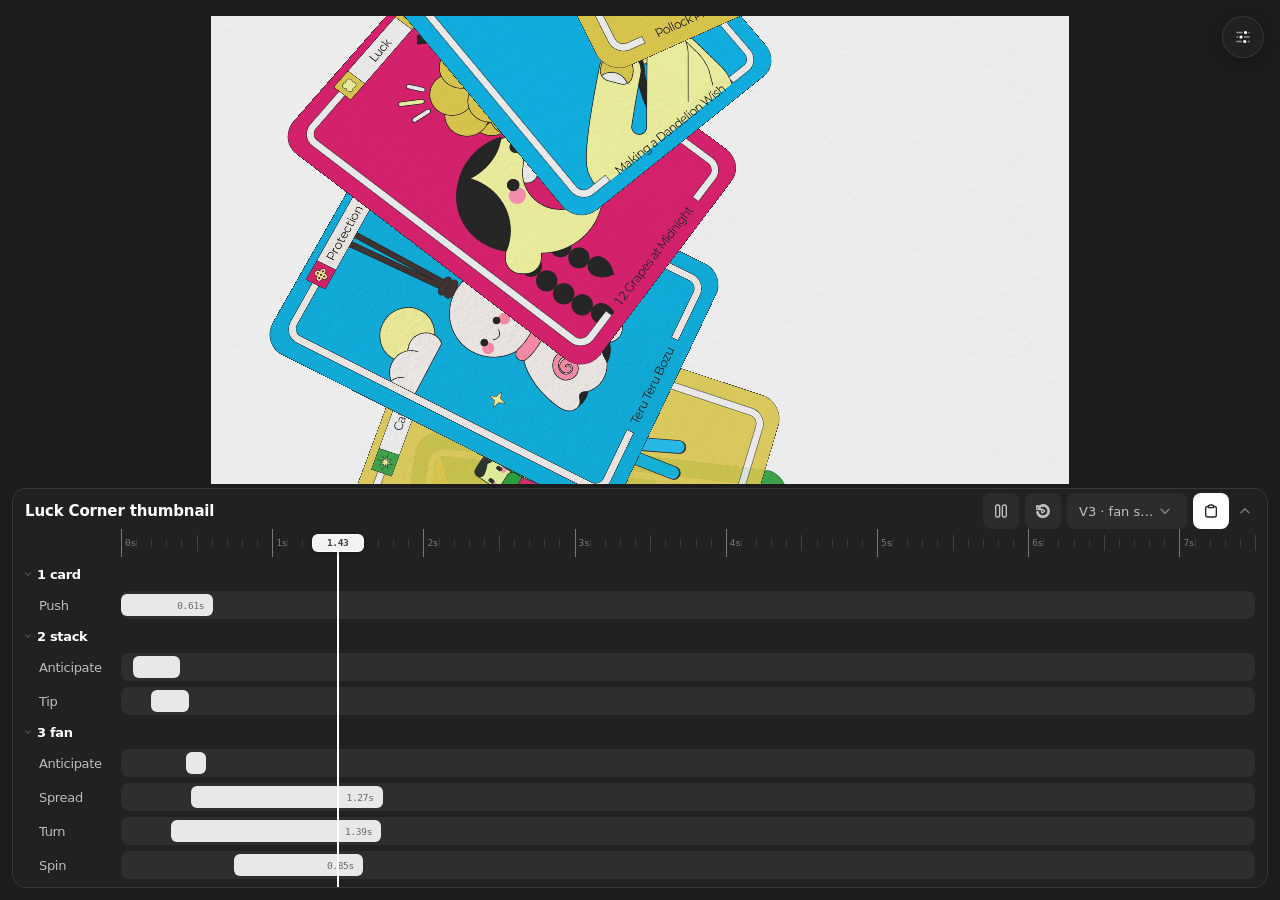
==== projects/luck-corner/index.html @ c2530981 "Library: projects/ with a home page; Luck Corner thumbnail saved as a project - index.html is now th" ====
<!doctype html>
<html lang="en">
<head>
  <meta charset="utf-8">
  <meta name="viewport" content="width=device-width, initial-scale=1">
  <title>Luck Corner · Thumbnail</title>
  <link rel="stylesheet" href="lib/design-system.css?v=12">
  <link rel="stylesheet" href="../../vendor/dialkit/styles.css">
  <link rel="stylesheet" href="thumb.css?v=8">
</head>
<body>
  <!-- The video: 1980 x 1080, every frame drawn by render() in thumb.js from
       the DialKit timeline docked below (drag, stretch and re-curve clips) -->
  <div class="fit" id="fit">
    <div class="frame" id="frame"></div>
  </div>

  <script src="../../vendor/dialkit/browser.global.js"></script>
  <script src="timeline-select.js?v=6"></script>
  <script src="speed-graph.js?v=3"></script>
  <script src="shortcuts.js?v=1"></script>
  <script src="thumb.js?v=73"></script>
</body>
</html>
---- projects/luck-corner/lib/design-system.css ----
/* 행운보관소 design system, from the Figma file (개념디자인):
   - colours: the local "Variable collection", "New" mode
   - type: Paperlogy 4 Regular at -2% tracking, as used throughout the file
   - tag: the "Categories" component set (332:1883)
   Shared by the desktop page and the iPhone prototype. */

@font-face {
  font-family: "Paperlogy";
  src: url("assets/fonts/Paperlogy-4Regular.ttf") format("truetype");
  font-weight: 400;
  font-display: swap;
}
@font-face {
  font-family: "Paperlogy";
  src: url("assets/fonts/Paperlogy-5Medium.ttf") format("truetype");
  font-weight: 500;
  font-display: swap;
}
@font-face {
  font-family: "Paperlogy";
  src: url("assets/fonts/Paperlogy-6SemiBold.ttf") format("truetype");
  font-weight: 600;
  font-display: swap;
}

/* Page titles (Figma 376:5463): Cooper Light BT */
@font-face {
  font-family: "Cooper Lt BT";
  src: url("assets/fonts/CooperLtBT-Regular.ttf") format("truetype");
  font-weight: 400;
  font-display: swap;
}

:root {
  /* Colour variables */
  --yellow-green: #ddca4f;
  --forest-green: #2a9f3a;
  --v2-blue: #11b2e4;
  --light-pink: #fc91b1;
  --hot-pink: #da236f;
  --yellow: #f0f2a1;
  /* Neutrals (Figma: SystemWhite, Neutral100–900, System Black). System
     White is the raised surface (fields, sheets, buttons); Neutral 100 the
     paper every screen sits on */
  --system-white: #fafafa;
  --neutral-100: #f0f0f0;
  --neutral-300: #dbdbdb;  /* disabled buttons' fill */
  --neutral-500: #c4c4c4;  /* outlined buttons' line; the current tab's ring */
  --neutral-700: #878787;
  --neutral-900: #565656;  /* disabled buttons' words */
  --system-black: #272727;

  /* Type */
  --font-display: "Paperlogy", sans-serif;
  --tracking: -0.02em;
  --font-title: "Cooper Lt BT", serif;  /* titles: 3px up on the Paperlogy size, at -3% */
  --tracking-title: -0.03em;

  /* Each category's colour */
  --protection: var(--hot-pink);
  --calm: var(--forest-green);
  --luck: var(--yellow-green);
  --success: var(--v2-blue);
}

/* Category tag: a label between two coloured squares, each holding the
   category's icon. <span class="tag" data-category="protection">…</span>,
   built by categoryTag() in cards.js. */
.tag {
  --tag-h: 33px;
  --tag-stroke: 1px;
  display: inline-flex;
  width: 175.889px;
  height: var(--tag-h);
  color: var(--system-black);
}
.tag--icon {
  flex: none;
  width: var(--tag-h);
  height: var(--tag-h);
  border: var(--tag-stroke) solid var(--system-black);
  background: var(--tag-color) var(--tag-icon) center / auto no-repeat;
}
.tag--icon:last-child { background-image: var(--tag-icon-end, var(--tag-icon)); }
.tag--label {
  flex: 1;
  display: grid;
  place-items: center;
  background: var(--neutral-100);
  border-block: var(--tag-stroke) solid var(--system-black);
  font-family: var(--font-display);
  font-weight: 400;
  font-size: var(--tag-size, 18.515px);
  letter-spacing: var(--tracking);
  line-height: normal;
  white-space: nowrap;
}
/* Longer words are set a size down, as in Figma */
.tag[data-category="protection"] {
  --tag-color: var(--protection);
  --tag-icon: url("assets/system/protection.svg");
  --tag-size: 17px;
}
.tag[data-category="calm"] {
  --tag-color: var(--calm);
  --tag-icon: url("assets/system/calm.svg");
}
.tag[data-category="luck"] {
  --tag-color: var(--luck);
  --tag-icon: url("assets/system/luck.svg?v=2");
}
.tag[data-category="success"] {
  --tag-color: var(--success);
  --tag-icon: url("assets/system/success-left.svg?v=2");
  --tag-icon-end: url("assets/system/success-right.svg?v=2");
  --tag-size: 17.008px;
}

/* A tag carrying a card's name (Figma 341:2493): as wide as the name needs */
.tag--named { width: auto; }
.tag--named .tag--label {
  flex: none;
  padding: 0 18px;
  font-size: 17px;
}
---- vendor/dialkit/styles.css ----
/* Dialkit Theme - Dark glassmorphic design */
.dialkit-root {
  position: relative;

  /* Surfaces */
  --dial-surface: rgba(255, 255, 255, 0.05);
  --dial-surface-hover: rgba(255, 255, 255, 0.1);
  --dial-surface-active: rgba(255, 255, 255, 0.11);
  --dial-surface-subtle: rgba(255, 255, 255, 0.06);

  /* Text hierarchy - 3 levels */
  --dial-text-root: #FFFFFF;   /* Root title */
  --dial-text-section: rgba(255, 255, 255, 0.7); /* Section titles + carets */
  --dial-text-label: rgba(255, 255, 255, 0.7);   /* Input labels */
  --dial-text-focus: #ffffff;

  /* Legacy aliases */
  --dial-text-primary: rgba(255, 255, 255, 0.95);
  --dial-text-secondary: rgba(255, 255, 255, 0.6);
  --dial-text-tertiary: rgba(255, 255, 255, 0.4);

  /* Borders */
  --dial-border: rgba(255, 255, 255, 0.1);
  --dial-border-hover: rgba(255, 255, 255, 0.15);
  --dial-focus-ring: rgba(255, 255, 255, 0.6);

  /* Timeline clips are light by default; light themes add a dark tint so
     their shape stays distinct from the lane without replacing custom hues. */
  --dial-timeline-clip-overlay: transparent;

  /* Glassmorphic panel */
  --dial-glass-bg: #212121;
  --dial-dropdown-bg: #2a2a2a;
  --dial-backdrop-blur: 20px;
  --dial-radius: 8px;
  --dial-row-height: 36px;
  --dial-row-gap: 6px;
  --dial-shadow: 0 8px 32px rgba(0, 0, 0, 0.5);
  --dial-shadow-collapsed: 0 4px 16px rgba(0, 0, 0, 0.25);
  --dial-shadow-dropdown: 0 8px 24px rgba(0, 0, 0, 0.4);

  /* Fonts */
  font-family: system-ui, -apple-system, 'SF Pro Display', sans-serif;
  -webkit-font-smoothing: antialiased;
  -moz-osx-font-smoothing: grayscale;
}

.dialkit-panel {
  position: fixed;
  z-index: 9999;
  max-height: calc(100vh - 32px);
  overflow: visible;
}

/* Inline mode */
.dialkit-root[data-mode="inline"] {
  max-height: 100%;
}

.dialkit-panel[data-mode="inline"] {
  position: static;
  z-index: auto;
  max-height: inherit;
  height: auto;
  overflow: visible;
}

.dialkit-panel-inner {
  box-sizing: border-box;
  background: var(--dial-glass-bg);
  border: 1px solid var(--dial-border);
  border-radius: 14px;
  backdrop-filter: blur(var(--dial-backdrop-blur));
  -webkit-backdrop-filter: blur(var(--dial-backdrop-blur));
  padding: 10px 12px;
  transform: translateZ(0);
  transform-origin: var(--dial-origin-y, top) var(--dial-origin-x, right);
}

.dialkit-panel[data-origin-x="left"] {
  --dial-origin-x: left;
}

.dialkit-panel[data-origin-x="right"] {
  --dial-origin-x: right;
}

.dialkit-panel[data-origin-y="top"] {
  --dial-origin-y: top;
}

.dialkit-panel[data-origin-y="bottom"] {
  --dial-origin-y: bottom;
}

.dialkit-panel[data-position="top-left"] .dialkit-panel-inner {
  max-height: calc(100vh - 80px);
  overflow-y: auto;
}


.dialkit-panel-inner[data-collapsed="true"] {
  transform-origin: center;
  border-radius: 50%;
  padding: 12px;
  box-sizing: border-box;
}

.dialkit-panel-inner[data-collapsed="true"] .dialkit-panel-header {
  padding-bottom: 0;
  margin-bottom: 0;
  border-bottom: none;
}

.dialkit-panel-inner[data-collapsed="true"] .dialkit-folder-title-row {
  display: none;
}

.dialkit-panel-inner[data-collapsed="true"] .dialkit-folder-header-top {
  justify-content: center;
  padding: 0;
}

.dialkit-panel-inner::-webkit-scrollbar {
  display: none;
}

.dialkit-panel-inner {
  -ms-overflow-style: none;
  scrollbar-width: none;
  overflow-anchor: none;
}

.dialkit-panel-inner[data-folding="true"]:not(.dialkit-panel-inline) {
  height: var(--dial-panel-fold-height) !important;
}

/* Put the top inset inside the sticky header so it never scrolls away. */
.dialkit-panel-inner:not([data-collapsed="true"]) {
  padding-top: 0;
}

.dialkit-panel-inner:not([data-collapsed="true"]) > .dialkit-folder-root > .dialkit-panel-header {
  position: sticky;
  top: 0;
  z-index: 3;
  padding-top: 10px;
  background: var(--dial-glass-bg);
}

/* Cover the side gutters too, including when a section pushes its header up. */
.dialkit-panel-inner:not([data-collapsed="true"]) > .dialkit-folder-root > .dialkit-panel-header::before,
.dialkit-folder-section > .dialkit-folder-header::before {
  content: '';
  position: absolute;
  inset: 0 -12px;
  z-index: -1;
  background: var(--dial-glass-bg);
  pointer-events: none;
}

.dialkit-panel-inner:not([data-collapsed="true"]) > .dialkit-folder-root > .dialkit-panel-header .dialkit-panel-icon {
  right: 0;
}

.dialkit-panel-inline {
  width: 100%;
  height: auto;
  max-height: inherit;
  /* Use the host's scroll container so sticky headers also work when embedded. */
  overflow: visible;
  box-shadow: none;
  border-radius: 0;
  border: none;
  box-sizing: border-box;
}

.dialkit-panel[data-mode="inline"] .dialkit-panel-wrapper {
  display: flex;
  flex-direction: column;
  width: 100%;
  max-height: inherit;
  height: auto;
}

/* Position variants */
.dialkit-panel[data-position="top-right"] {
  top: 16px;
  right: 16px;
}

.dialkit-panel[data-position="top-left"] {
  top: 16px;
  left: 16px;
}

.dialkit-panel[data-position="bottom-right"] {
  bottom: 16px;
  right: 16px;
}

.dialkit-panel[data-position="bottom-left"] {
  bottom: 16px;
  left: 16px;
}

/* Folder */
.dialkit-folder {
  padding-bottom: 8px;
  margin-bottom: 8px;
  border-bottom: 1px solid var(--dial-surface-subtle);
}

.dialkit-folder:last-child:not(.dialkit-folder-root) {
  padding-bottom: 0;
  margin-bottom: 0;
}

.dialkit-folder-root {
  padding-bottom: 0;
  margin-bottom: 0;
  border-bottom: none;
}

.dialkit-panel-header {
  padding-bottom: 6px;
  margin-bottom: 12px;
  border-bottom: 1px solid var(--dial-surface-subtle);
}

.dialkit-panel:not([data-mode="inline"]) .dialkit-panel-inner:not([data-collapsed="true"]) > .dialkit-folder-root > .dialkit-panel-header {
  cursor: grab;
}

.dialkit-panel:not([data-mode="inline"]) .dialkit-panel-inner:not([data-collapsed="true"]) > .dialkit-folder-root > .dialkit-panel-header:active {
  cursor: grabbing;
}

.dialkit-panel:not([data-mode="inline"]) .dialkit-panel-inner:not([data-collapsed="true"]) .dialkit-panel-icon {
  color: var(--dial-text-label);
  opacity: 0.6;
}

.dialkit-panel:not([data-mode="inline"]) .dialkit-panel-icon {
  cursor: pointer;
}

.dialkit-folder-header {
  cursor: pointer;
  user-select: none;
}

.dialkit-folder-header-top {
  display: flex;
  align-items: center;
  justify-content: space-between;
  padding: 0 0 8px 0;
}


.dialkit-folder-title {
  font-size: 13px;
  font-weight: 600;
  color: var(--dial-text-section);
  letter-spacing: -0.01em;
  transform: translateY(-0.5px);
  transition: color 0.15s;
}

.dialkit-folder-title-root {
  font-size: 15px;
  font-weight: 600;
  color: var(--dial-text-root);
  transform: translateZ(0);
}

.dialkit-folder-title-row {
  display: flex;
  align-items: center;
  gap: 6px;
  flex: 1;
  white-space: nowrap;
  overflow: hidden;
}

.dialkit-folder-copy {
  display: flex;
  align-items: center;
  justify-content: center;
  width: 20px;
  height: 20px;
  padding: 0;
  background: transparent;
  border: none;
  cursor: pointer;
}

.dialkit-folder-copy svg {
  width: 14px;
  height: 14px;
  color: var(--dial-text-section);
}

.dialkit-folder-icon {
  width: 20px;
  height: 20px;
  padding: 2px;
  box-sizing: border-box;
  flex-shrink: 0;
  color: var(--dial-text-label);
  opacity: 0.6;
}

.dialkit-panel-icon {
  position: absolute;
  top: 12px;
  right: 12px;
  width: 16px;
  height: 16px;
  color: var(--dial-text-focus);
  z-index: 1;
}

.dialkit-folder-content {
  will-change: transform;
}

/* Clip layout overflow as well as paint while a folder folds. A clip-path alone
   leaves its full contents in the outer scroll range until they unmount. */
.dialkit-folder:not(.dialkit-folder-root) > .dialkit-folder-content {
  overflow-y: clip;
}

.dialkit-folder-inner {
  display: flex;
  flex-direction: column;
  gap: var(--dial-row-gap);
  padding-bottom: 10px;
}

/* Non-root folders - top & bottom HR dividers */
.dialkit-folder:not(.dialkit-folder-root) {
  border-top: 1px solid var(--dial-surface-subtle);
  border-bottom: 1px solid var(--dial-surface-subtle);
  margin-top: 4px;
  margin-bottom: 4px;
  padding-bottom: 0;
}

.dialkit-folder:not(.dialkit-folder-root):last-child {
  border-bottom: none;
  margin-bottom: 0;
}

/* Adjacent non-root folders collapse gap and share a single divider */
.dialkit-folder:not(.dialkit-folder-root) + .dialkit-folder:not(.dialkit-folder-root) {
  margin-top: -10px;
  border-top: none;
}

/* Non-root folder header - match row height */
.dialkit-folder:not(.dialkit-folder-root) > .dialkit-folder-header {
  height: var(--dial-row-height);
  padding: 0;
}

.dialkit-folder:not(.dialkit-folder-root) > .dialkit-folder-header > .dialkit-folder-header-top {
  padding: 0;
  height: 100%;
}

/* Root folder inner needs no extra bottom padding */
.dialkit-folder-root > .dialkit-folder-content > .dialkit-folder-inner {
  padding-bottom: 0;
}

/* A sole group that comes first can share the panel header's divider. */
.dialkit-folder-root > .dialkit-folder-content > .dialkit-folder-inner > .dialkit-folder:first-child:not(:has(~ .dialkit-folder)) {
  border-top: none;
  margin-top: 0;
}

.dialkit-panel[data-multiple="true"] .dialkit-panel-inner:not([data-collapsed="true"]) {
  padding: 0 12px;
}

.dialkit-panel[data-multiple="true"] .dialkit-panel-inner:not([data-collapsed="true"]) .dialkit-panel-icon {
  top: 14px;
}

.dialkit-panel[data-multiple="true"] .dialkit-folder-root > .dialkit-panel-header {
  padding-top: 0;
  padding-bottom: 0;
  margin-bottom: 0;
}

.dialkit-panel[data-multiple="true"] .dialkit-folder-root > .dialkit-panel-header > .dialkit-folder-header-top,
.dialkit-panel[data-multiple="true"] .dialkit-folder-root > .dialkit-folder-content > .dialkit-folder-inner > .dialkit-folder > .dialkit-folder-header > .dialkit-folder-header-top {
  height: 44px;
  padding: 0;
}

.dialkit-panel[data-multiple="true"] .dialkit-folder-root > .dialkit-folder-content > .dialkit-folder-inner > .dialkit-folder > .dialkit-folder-header {
  height: auto;
}

.dialkit-panel[data-multiple="true"] .dialkit-folder-root > .dialkit-folder-content > .dialkit-folder-inner {
  gap: 0;
}

.dialkit-panel[data-multiple="true"] .dialkit-folder-root > .dialkit-folder-content > .dialkit-folder-inner > .dialkit-folder {
  margin: 0;
  padding-bottom: 0;
  border-top: 1px solid var(--dial-surface-subtle);
  border-bottom: none;
}

.dialkit-panel[data-multiple="true"] .dialkit-folder-root > .dialkit-folder-content > .dialkit-folder-inner > .dialkit-folder > .dialkit-folder-header .dialkit-folder-title {
  font-size: 15px;
  font-weight: 600;
  line-height: 20px;
  color: var(--dial-text-root);
  transform: translateZ(0);
}

.dialkit-panel[data-multiple="true"] .dialkit-folder-title-root {
  line-height: 20px;
}

.dialkit-panel[data-multiple="true"] .dialkit-folder-root > .dialkit-folder-content > .dialkit-folder-inner > .dialkit-folder:first-child {
  border-top: none;
  margin-top: 0;
}

.dialkit-panel[data-multiple="true"] .dialkit-folder-root > .dialkit-folder-content > .dialkit-folder-inner > .dialkit-folder + .dialkit-folder {
  margin-top: 0;
}

.dialkit-panel[data-multiple="true"] .dialkit-folder-root > .dialkit-folder-content > .dialkit-folder-inner > .dialkit-folder > .dialkit-folder-content > .dialkit-folder-inner {
  padding-top: 0;
  padding-bottom: 12px;
}

/* Only registered panels stick; ordinary folders remain part of the content. */
.dialkit-panel .dialkit-folder.dialkit-folder-section > .dialkit-folder-header {
  position: sticky;
  top: var(--dial-panel-header-height, 0px);
  z-index: 2;
  height: auto;
  background: var(--dial-glass-bg);
}

.dialkit-folder-section {
  --dial-section-header-height: calc(44px + var(--dial-row-height) + 10px);
}

/* Keyboard navigation must reveal controls below both pinned header rows. */
.dialkit-folder-inner :is(button, input, textarea, [tabindex]) {
  scroll-margin-top: calc(var(--dial-panel-header-height, 0px) + var(--dial-section-header-height, 0px) + var(--dial-row-gap));
}

.dialkit-folder.dialkit-folder-section > .dialkit-folder-header > .dialkit-folder-header-top {
  height: var(--dial-row-height);
}

.dialkit-panel-section-toolbar-clip {
  overflow-y: clip;
}

.dialkit-folder-section > .dialkit-folder-header > .dialkit-panel-section-toolbar-clip > .dialkit-panel-section-toolbar {
  padding-top: 4px;
  padding-bottom: var(--dial-row-gap);
  box-sizing: content-box;
}

.dialkit-panel-toolbar:empty,
.dialkit-panel-section-toolbar:empty {
  display: none;
}

/* Content spacing handled by folder-inner gap */


/* Slider */
.dialkit-slider-wrapper {
  position: relative;
  height: var(--dial-row-height);
}

.dialkit-slider {
  position: absolute;
  top: 0;
  left: 0;
  width: 100%;
  height: 100%;
  cursor: pointer;
  user-select: none;
  overflow: hidden;
  background: var(--dial-surface);
  border-radius: var(--dial-radius);
  touch-action: none;
}

.dialkit-slider-hashmarks {
  position: absolute;
  inset: 0;
  pointer-events: none;
}

.dialkit-slider-hashmark {
  position: absolute;
  top: 50%;
  width: 1px;
  height: 8px;
  border-radius: 999px;
  transform: translateX(-50%) translateY(-50%);
  background: rgba(255, 255, 255, 0);
  transition: background 200ms;
}

.dialkit-slider-active .dialkit-slider-hashmark {
  background: var(--dial-border-hover);
}

.dialkit-slider-active .dialkit-slider-value {
  color: var(--dial-text-focus);
}

.dialkit-slider-fill {
  position: absolute;
  top: 0;
  bottom: 0;
  left: 0;
  background: var(--dial-surface-active);
  transition: background 0.15s;
  pointer-events: none;
}

.dialkit-slider-active .dialkit-slider-fill {
  background: var(--dial-border-hover);
}

.dialkit-slider-handle {
  position: absolute;
  top: 50%;
  width: 3px;
  height: 20px;
  border-radius: 999px;
  background: var(--dial-text-primary);
  pointer-events: none;
}

.dialkit-slider-label {
  position: absolute;
  left: 10px;
  top: 50%;
  transform: translateY(calc(-50% - 0.5px));
  font-size: 13px;
  font-weight: 500;
  color: var(--dial-text-label);
  pointer-events: none;
  transition: color 0.15s;
  display: inline-flex;
  align-items: center;
}

.dialkit-slider-value {
  position: absolute;
  right: 12px;
  top: 50%;
  transform: translateY(calc(-50% + 0.5px));
  font-size: 13px;
  font-weight: 500;
  font-family: 'Geist Mono', monospace;
  color: var(--dial-text-label);
  pointer-events: auto;
  transition: color 0.15s, border-color 0.15s;
  border-bottom: 1px solid transparent;
  padding-bottom: 1px;
}

.dialkit-slider-value-editable {
  border-bottom-color: var(--dial-text-label);
}

.dialkit-slider-input {
  position: absolute;
  right: 12px;
  top: 50%;
  transform: translateY(-50%);
  width: 4ch;
  min-width: 3ch;
  max-width: 6ch;
  font-size: 13px;
  font-weight: 500;
  font-family: 'Geist Mono', monospace;
  color: var(--dial-text-label);
  background: transparent;
  border: none;
  border-bottom: 1px solid var(--dial-text-label);
  padding: 0 0 1px 0;
  outline: none;
  text-align: right;
}

.dialkit-slider-input:focus {
  color: var(--dial-text-focus);
}

/* Segmented Control */
.dialkit-segmented {
  position: relative;
  display: flex;
  padding: 2px;
  background: transparent;
  border-radius: var(--dial-radius);
}

.dialkit-segmented-pill {
  position: absolute;
  top: 2px;
  bottom: 2px;
  background: var(--dial-surface-active);
  border-radius: 6px;
  z-index: 0;
  pointer-events: none;
}

.dialkit-segmented-button {
  position: relative;
  z-index: 1;
  flex: 0 0 auto;
  padding: 6px 8px;
  font-family: inherit;
  font-size: 13px;
  font-weight: 500;
  background: transparent;
  border: none;
  cursor: pointer;
  transition: color 0.15s;
}

.dialkit-segmented-button[data-active="true"] {
  color: var(--dial-text-primary);
}

.dialkit-segmented-button[data-active="false"] {
  color: var(--dial-text-label);
}

/* Toggle */
.dialkit-toggle {
  display: flex;
  align-items: center;
  justify-content: space-between;
  padding: 10px 16px;
  background: var(--dial-surface);
  border-radius: var(--dial-radius);
  cursor: pointer;
  user-select: none;
  transition: background 0.15s;
}

.dialkit-toggle:hover {
  background: var(--dial-surface-hover);
}

.dialkit-toggle-label {
  font-size: 13px;
  font-weight: 500;
  color: var(--dial-text-label);
  transition: color 0.15s;
}

.dialkit-toggle[data-checked="true"] .dialkit-toggle-label {
  color: var(--dial-text-primary);
}

.dialkit-toggle-track {
  width: 36px;
  height: 20px;
  border-radius: 10px;
  background: var(--dial-surface-active);
  transition: background 0.2s;
  position: relative;
}

.dialkit-toggle[data-checked="true"] .dialkit-toggle-track {
  background: var(--dial-border-hover);
}

.dialkit-toggle-thumb {
  position: absolute;
  top: 2px;
  width: 16px;
  height: 16px;
  border-radius: 8px;
  background: var(--dial-text-primary);
}

/* Button Group */
.dialkit-button-group {
  display: flex;
  flex-direction: column;
  gap: 6px;
}

.dialkit-button {
  flex: 1;
  padding: 10px 16px;
  font-family: inherit;
  font-size: 13px;
  font-weight: 500;
  color: var(--dial-text-secondary);
  background: var(--dial-surface);
  border: none;
  border-radius: var(--dial-radius);
  cursor: pointer;
  transition: background 0.15s, color 0.15s;
}

.dialkit-button:hover {
  background: var(--dial-surface-hover);
  color: var(--dial-text-primary);
}

.dialkit-button:active {
  background: var(--dial-surface-active);
}

/* Labeled Control Row (label + control side by side) */
.dialkit-labeled-control {
  display: flex;
  align-items: center;
  justify-content: space-between;
  gap: 12px;
  height: var(--dial-row-height);
  padding: 2px 10px 2px 12px;
  background: var(--dial-surface);
  border-radius: var(--dial-radius);
}

.dialkit-labeled-control-label {
  display: flex;
  align-items: center;
  font-size: 13px;
  font-weight: 500;
  color: var(--dial-text-label);
  flex-shrink: 0;
  line-height: 17px;
}

.dialkit-labeled-control .dialkit-segmented {
  flex-shrink: 0;
  margin-right: -6px;
}

.dialkit-action-button {
  width: 160px;
  flex-shrink: 0;
  padding: 10px 16px;
  font-family: inherit;
  font-size: 13px;
  font-weight: 500;
  color: var(--dial-text-secondary);
  background: var(--dial-surface);
  border: none;
  border-radius: var(--dial-radius);
  cursor: pointer;
  transition: background 0.15s, color 0.15s;
}

.dialkit-action-button:hover {
  background: var(--dial-surface-hover);
  color: var(--dial-text-primary);
}

.dialkit-action-button:active {
  background: var(--dial-surface-active);
}

.dialkit-actions-group {
  align-items: flex-start;
}

.dialkit-actions-stack {
  display: flex;
  flex-direction: column;
  gap: 6px;
  width: 160px;
}

/* Spring Visualization */
.dialkit-spring-viz {
  width: 100%;
  border-radius: var(--dial-radius);
  background: var(--dial-surface);
  overflow: visible;
}

.dialkit-easing-viz {
  position: relative;
  width: 100%;
  aspect-ratio: 256 / 180;
  border-radius: var(--dial-radius);
  background: var(--dial-surface);
  overflow: hidden;
  isolation: isolate;
}

.dialkit-easing-viz svg {
  position: absolute;
  inset: 0;
  width: 100%;
  height: 100%;
  pointer-events: none;
}

.dialkit-easing-reference {
  stroke: var(--dial-text-tertiary);
  stroke-width: 1;
  stroke-dasharray: 3 4;
  opacity: 0.4;
}

.dialkit-easing-tangent {
  stroke: var(--dial-text-tertiary);
  stroke-width: 1;
}

.dialkit-easing-curve {
  fill: none;
  stroke: var(--dial-text-primary);
  stroke-width: 2;
  stroke-linecap: round;
}

.dialkit-easing-endpoint {
  fill: var(--dial-text-secondary);
}

.dialkit-easing-handle {
  position: absolute;
  display: grid;
  place-items: center;
  width: 24px;
  height: 24px;
  padding: 0;
  border: 0;
  border-radius: 50%;
  background: transparent;
  transform: translate(-50%, -50%);
  cursor: grab;
  touch-action: none;
  user-select: none;
  -webkit-user-select: none;
}

.dialkit-easing-handle::after {
  content: '';
  width: 10px;
  height: 10px;
  box-sizing: border-box;
  border: 1.5px solid var(--dial-text-secondary);
  border-radius: 50%;
  background: var(--dial-surface);
}

.dialkit-easing-handle:hover::after,
.dialkit-easing-handle:focus-visible::after,
.dialkit-easing-handle[data-dragging]::after {
  border-color: var(--dial-text-primary);
  background: var(--dial-text-primary);
}

.dialkit-easing-handle[data-dragging] {
  cursor: grabbing;
  z-index: 1;
}

.dialkit-easing-handle:disabled {
  pointer-events: none;
}

.dialkit-easing-instructions {
  position: absolute;
  width: 1px;
  height: 1px;
  padding: 0;
  overflow: hidden;
  clip-path: inset(50%);
  white-space: nowrap;
}

/* Panel Wrapper (contains panel + toolbar) */
.dialkit-panel-wrapper {
  display: inline-flex;
  flex-direction: column;
}

/* Panel Toolbar */
.dialkit-panel-toolbar {
  display: flex;
  align-items: center;
  gap: 6px;
  height: var(--dial-row-height);
  margin-bottom: 6px;
  min-width: 0;
  overflow: hidden;
}

.dialkit-panel-section-toolbar {
  display: flex;
  align-items: center;
  gap: 6px;
  width: 100%;
  height: var(--dial-row-height);
  min-width: 0;
  overflow: hidden;
}

.dialkit-toolbar-add {
  display: flex;
  align-items: center;
  justify-content: center;
  width: var(--dial-row-height);
  height: var(--dial-row-height);
  padding: 0;
  flex-shrink: 0;
  background: var(--dial-surface);
  border: none;
  border-radius: var(--dial-radius);
  cursor: pointer;
  transition: background 0.15s;
}

.dialkit-toolbar-add:hover {
  background: var(--dial-surface-hover);
}

.dialkit-timeline-toolbar-toggle[data-active] {
  background: var(--dial-surface-active);
  color: var(--dial-text-root);
}

.dialkit-toolbar-add svg {
  width: 16px;
  height: 16px;
  color: var(--dial-text-label);
}

.dialkit-timeline-toolkit-only {
  height: var(--dial-row-height);
  display: flex;
  align-items: center;
  padding: 0 12px;
  border-radius: var(--dial-radius);
  background: var(--dial-surface-subtle);
  color: var(--dial-text-secondary);
  font-size: 12px;
}

.dialkit-toolbar-copy {
  position: relative;
  display: flex;
  align-items: center;
  gap: 6px;
  height: var(--dial-row-height);
  padding: 0 12px;
  flex-shrink: 0;
  font-family: inherit;
  font-size: 13px;
  font-weight: 500;
  color: var(--dial-text-label);
  background: var(--dial-surface);
  border: none;
  border-radius: var(--dial-radius);
  cursor: pointer;
  transition: background 0.15s;
}

.dialkit-toolbar-copy:hover {
  background: var(--dial-surface-hover);
}

.dialkit-toolbar-copy-icon-wrap {
  position: relative;
  width: 16px;
  height: 16px;
  flex-shrink: 0;
}

.dialkit-toolbar-copy-icon {
  position: absolute;
  inset: 0;
  width: 16px;
  height: 16px;
}

/* Text Control */
.dialkit-text-control {
  position: relative;
  box-sizing: border-box;
  display: flex;
  align-items: flex-start;
  justify-content: space-between;
  gap: 12px;
  height: var(--dial-row-height);
  min-height: var(--dial-row-height);
  /* Hidden overflow still lets caret navigation scroll this animated row. */
  overflow: clip;
  padding: calc((var(--dial-row-height) - 18px) / 2) 12px;
  background: var(--dial-surface);
  border-radius: var(--dial-radius);
}

.dialkit-text-label {
  line-height: 18px;
  font-size: 13px;
  font-weight: 500;
  color: var(--dial-text-label);
  flex-shrink: 0;
}

.dialkit-text-input {
  display: block;
  box-sizing: border-box;
  margin: 0;
  margin-right: calc(-1 * var(--dial-text-gutter, 0px));
  flex: 1;
  width: 0;
  min-width: 0;
  height: 18px;
  line-height: 18px;
  resize: none;
  overflow: hidden;
  overflow-wrap: anywhere;
  overscroll-behavior: contain;
  scrollbar-width: thin;
  scrollbar-gutter: stable;
  scrollbar-color: var(--dial-text-tertiary) transparent;
  font-family: inherit;
  font-size: 13px;
  font-weight: 500;
  color: var(--dial-text-label);
  background: transparent;
  border: none;
  padding: 0;
  outline: none;
  text-align: right;
  cursor: text;
}

.dialkit-text-control[data-autosized] {
  transition: height 180ms cubic-bezier(0.2, 0, 0, 1);
}

.dialkit-text-input::-webkit-scrollbar { width: 6px; }
.dialkit-text-input::-webkit-scrollbar-track { background: transparent; }
.dialkit-text-input::-webkit-scrollbar-thumb {
  background: var(--dial-text-tertiary);
  border-radius: 3px;
}

@media (prefers-reduced-motion: reduce) {
  .dialkit-text-control[data-autosized] { transition: none; }
}

.dialkit-text-input:focus {
  color: var(--dial-text-focus);
}

.dialkit-text-input:focus-visible {
  background-image: linear-gradient(var(--dial-focus-ring), var(--dial-focus-ring));
  background-repeat: no-repeat;
  background-position: 4px bottom;
  background-size: calc(100% - var(--dial-text-gutter, 0px) - 4px) 1px;
}

.dialkit-text-input::placeholder {
  color: var(--dial-text-tertiary);
}

/* Select Control - Full-width row */
.dialkit-select-row {
}

.dialkit-select-trigger {
  display: flex;
  align-items: center;
  justify-content: space-between;
  width: 100%;
  height: var(--dial-row-height);
  padding: 0 12px;
  font-family: inherit;
  font-size: 13px;
  font-weight: 500;
  color: var(--dial-text-label);
  background: var(--dial-surface);
  border: none;
  border-radius: var(--dial-radius);
  cursor: pointer;
  transition: background 0.15s;
}

.dialkit-select-trigger:hover {
  background: var(--dial-surface-hover);
}

.dialkit-select-trigger[data-open="true"] {
  background: var(--dial-surface-active);
}

.dialkit-select-label {
  font-size: 13px;
  font-weight: 500;
  color: var(--dial-text-label);
  flex-shrink: 0;
  transform: translateY(-0.5px);
}

.dialkit-select-right {
  display: flex;
  align-items: center;
  gap: 8px;
}

.dialkit-select-value {
  font-size: 13px;
  font-weight: 500;
  color: var(--dial-text-label);
  transform: translateY(-0.5px);
  overflow: hidden;
  text-overflow: ellipsis;
  white-space: nowrap;
}

.dialkit-select-chevron {
  width: 20px;
  height: 20px;
  padding: 2px;
  box-sizing: border-box;
  flex-shrink: 0;
  opacity: 0.6;
}

/* Select Dropdown (portaled to body) */
.dialkit-select-dropdown {
  margin: 0;
  inset: auto;
  box-sizing: border-box;
  overflow-y: auto;
  overscroll-behavior: contain;
  scrollbar-width: thin;
  scrollbar-color: var(--dial-border-hover) transparent;
  background: var(--dial-glass-bg);
  border: 1px solid var(--dial-border);
  border-radius: var(--dial-radius);
  padding: 4px;
  z-index: 10000;
  box-shadow: var(--dial-shadow-dropdown);
}

.dialkit-select-option {
  min-height: 36px;
  display: block;
  width: 100%;
  padding: 8px 10px;
  font-family: inherit;
  font-size: 13px;
  font-weight: 500;
  color: var(--dial-text-label);
  background: transparent;
  border: none;
  border-radius: 6px;
  cursor: pointer;
  text-align: left;
  transition: background 0.15s, color 0.15s;
}

.dialkit-select-option:hover {
  background: var(--dial-surface-hover);
}

.dialkit-select-option[data-selected="true"] {
  color: var(--dial-text-primary);
  background: var(--dial-surface-active);
}

/* Image selector: shared by React, Solid, Vue, and Svelte. */
.dialkit-image-control {
  display: flex;
  align-items: center;
  gap: 8px;
  width: 100%;
  height: var(--dial-row-height);
  padding: 0 6px 0 12px;
  border: 0;
  border-radius: var(--dial-radius);
  background: var(--dial-surface);
  color: var(--dial-text-label);
  font: 500 13px system-ui, -apple-system, sans-serif;
  text-align: left;
  cursor: pointer;
  transition: background 0.15s, box-shadow 0.15s;
}
.dialkit-image-control:hover { background: var(--dial-surface-hover); }
.dialkit-image-control[data-open="true"] { background: var(--dial-surface-active); box-shadow: inset 0 0 0 1px var(--dial-border-hover); color: var(--dial-text-primary); }
.dialkit-image-label { flex-shrink: 0; }
.dialkit-image-value { flex: 1; min-width: 0; overflow: hidden; text-overflow: ellipsis; white-space: nowrap; text-align: right; color: var(--dial-text-secondary); font-size: 12px; }
.dialkit-image-frame { position: relative; display: block; overflow: hidden; border-radius: var(--dial-radius); background: repeating-conic-gradient(var(--dial-surface) 0% 25%, transparent 0% 50%) 0 / 12px 12px, var(--dial-surface); }
.dialkit-image-img { display: block; width: 100%; height: 100%; object-fit: cover; }
.dialkit-image-fallback { position: absolute; inset: 0; display: grid; place-items: center; color: var(--dial-text-tertiary); }
.dialkit-image-fallback svg { width: 24px; height: 24px; }
.dialkit-image-thumbnail { flex: 0 0 38px; height: 26px; border-radius: 5px; box-shadow: inset 0 0 0 1px var(--dial-border); }
.dialkit-image-thumbnail svg { width: 16px; height: 16px; }
.dialkit-image-popover {
  display: flex;
  flex-direction: column;
  gap: 10px;
  position: fixed;
  margin: 0;
  inset: auto;
  z-index: 10002;
  box-sizing: border-box;
  padding: 12px;
  overflow-y: auto;
  overscroll-behavior: contain;
  scrollbar-width: thin;
  scrollbar-color: var(--dial-border-hover) transparent;
  border: 1px solid var(--dial-border);
  border-radius: 14px;
  background: var(--dial-glass-bg);
  box-shadow: var(--dial-shadow);
  color: var(--dial-text-label);
  font: 500 13px system-ui, -apple-system, sans-serif;
  animation: dialkit-color-enter 0.16s ease-out;
}
.dialkit-image-popover *, .dialkit-image-popover *::before, .dialkit-image-popover *::after { box-sizing: border-box; }
.dialkit-image-popover > * { flex-shrink: 0; }
.dialkit-image-heading { display: flex; align-items: center; justify-content: space-between; gap: 12px; min-width: 0; }
.dialkit-image-title { color: var(--dial-text-primary); }
.dialkit-image-clear { margin: -4px -4px -4px 0; padding: 4px; border: 0; border-radius: 4px; background: none; color: var(--dial-text-tertiary); font: inherit; font-size: 11px; cursor: pointer; }
.dialkit-image-clear:hover { color: var(--dial-text-primary); }
.dialkit-image-grid { display: grid; grid-template-columns: repeat(3, minmax(0, 1fr)); gap: var(--dial-row-gap); }
.dialkit-image-option { position: relative; display: block; width: 100%; padding: 3px; border: 1px solid transparent; border-radius: calc(var(--dial-radius) + 3px); background: transparent; cursor: pointer; transition: border-color 0.15s, background 0.15s; }
.dialkit-image-option-preview { width: 100%; aspect-ratio: 4 / 3; border-radius: calc(var(--dial-radius) - 1px); }
.dialkit-image-option:hover { background: var(--dial-surface-hover); border-color: var(--dial-border-hover); }
.dialkit-image-option[aria-pressed="true"] { border-color: var(--dial-text-label); background: var(--dial-surface-active); }
.dialkit-image-upload { display: flex; flex: none; align-items: center; justify-content: center; gap: 8px; width: 100%; }
.dialkit-image-upload svg { width: 15px; height: 15px; }
.dialkit-image-popover[data-dragging="true"] .dialkit-image-upload { background: var(--dial-surface-hover); color: var(--dial-text-primary); }
.dialkit-image-upload[aria-disabled="true"] { opacity: 0.6; cursor: progress; }
.dialkit-image-empty { padding: 28px 12px; border-radius: var(--dial-radius); background: var(--dial-surface); color: var(--dial-text-tertiary); font-weight: 400; text-align: center; }
.dialkit-image-status { font-size: 11px; font-weight: 400; line-height: 1.5; overflow-wrap: anywhere; }
.dialkit-image-popover [hidden], .dialkit-image-frame [hidden], .dialkit-image-file { display: none; }
@media (prefers-reduced-motion: reduce) { .dialkit-image-popover { animation: none; } }

/* DialPad: a continuous two-axis field, shared across frameworks. */
.dialkit-pad { display: grid; gap: var(--dial-row-gap); min-width: 0; }
.dialkit-pad-caption { display: flex; align-items: center; min-width: 0; height: var(--dial-row-height); padding: 0 12px; border-radius: var(--dial-radius); background: var(--dial-surface); }
.dialkit-pad-label { flex: 1; min-width: 0; color: var(--dial-text-label); font-size: 13px; font-weight: 500; overflow: hidden; text-overflow: ellipsis; white-space: nowrap; }
.dialkit-pad-surface { position: relative; width: 100%; aspect-ratio: 1; overflow: hidden; border-radius: var(--dial-radius); background: var(--dial-surface); cursor: crosshair; touch-action: none; user-select: none; -webkit-user-select: none; }
.dialkit-pad-plane { position: absolute; inset: 12px; pointer-events: none; }
.dialkit-pad-grid { position: absolute; inset: 0; pointer-events: none; }
.dialkit-pad-grid-line { position: absolute; background: var(--dial-border); opacity: 0.65; }
.dialkit-pad-grid-vertical { top: 0; bottom: 0; width: 1px; transform: translateX(-50%); }
.dialkit-pad-grid-horizontal { left: 0; right: 0; height: 1px; transform: translateY(-50%); }
.dialkit-pad-center { position: absolute; top: 50%; left: 50%; width: 3px; height: 3px; border-radius: 50%; background: var(--dial-text-tertiary); transform: translate(-50%, -50%); }
.dialkit-pad-point { position: absolute; width: 12px; height: 12px; border-radius: 50%; background: var(--dial-text-primary); box-shadow: 0 0 0 0 transparent, 0 2px 4px #0003; transform: translate(-50%, -50%); transition: box-shadow 0.15s; pointer-events: auto; cursor: grab; }
.dialkit-pad-surface[data-dragging="true"], .dialkit-pad-surface[data-dragging="true"] .dialkit-pad-point { cursor: grabbing; }
.dialkit-pad-surface[data-dragging="true"] .dialkit-pad-point { box-shadow: 0 0 0 6px var(--dial-border-hover), 0 2px 6px #0003; }
.dialkit-pad-fields { display: grid; grid-template-columns: repeat(3, minmax(0, 1fr)); gap: var(--dial-row-gap); }
.dialkit-pad-field { display: flex; align-items: center; gap: 4px; min-width: 0; height: var(--dial-row-height); padding: 0 12px 0 10px; border-radius: var(--dial-radius); background: var(--dial-surface); }
.dialkit-pad-axis { min-width: 0; max-width: 35%; flex-shrink: 0; overflow: hidden; text-overflow: ellipsis; white-space: nowrap; font-size: 13px; font-weight: 500; color: var(--dial-text-label); }
.dialkit-pad-value { min-width: 0; width: 100%; border: 0; padding: 0 0 1px; background: transparent; color: var(--dial-text-label); text-align: right; font: 500 13px 'Geist Mono', monospace; }
.dialkit-pad-field:focus-within { background: var(--dial-surface-hover); }
.dialkit-pad-value:focus-visible { box-shadow: inset 0 -1px var(--dial-focus-ring); }
.dialkit-pad-value:focus { color: var(--dial-text-focus); }
.dialkit-pad-instructions { position: absolute; width: 1px; height: 1px; padding: 0; margin: -1px; overflow: hidden; clip-path: inset(50%); white-space: nowrap; border: 0; }
@media (prefers-reduced-motion: reduce) { .dialkit-pad-point { transition: none; } }

/* Color Control */
.dialkit-color-control {
  display: flex;
  align-items: center;
  justify-content: space-between;
  gap: 12px;
  height: var(--dial-row-height);
  padding: 0 12px;
  background: var(--dial-surface);
  border-radius: var(--dial-radius);
  transition: background 0.15s, box-shadow 0.15s;
}

.dialkit-color-control[data-open="true"] {
  background: var(--dial-surface-active);
  box-shadow: inset 0 0 0 1px var(--dial-border-hover);
}
.dialkit-color-control[data-open="true"] .dialkit-color-label,
.dialkit-color-control[data-open="true"] .dialkit-color-value { color: var(--dial-text-primary); }

.dialkit-color-label {
  font-size: 13px;
  font-weight: 500;
  color: var(--dial-text-label);
  flex-shrink: 0;
  transform: translateY(-0.5px);
}

.dialkit-color-inputs {
  display: flex;
  align-items: center;
  gap: 8px;
}

/* Color picker: shared by React, Solid, Vue, and Svelte. */
.dialkit-color-inputs { min-width: 0; flex: 1; justify-content: flex-end; }
.dialkit-color-value {
  min-width: 0;
  width: 100%;
  padding: 4px 0;
  border: 0;
  outline: none;
  background: transparent;
  color: var(--dial-text-label);
  font: 500 13px 'Geist Mono', monospace;
  text-align: right;
  text-overflow: ellipsis;
}
.dialkit-color-value:focus { color: var(--dial-text-focus); }
.dialkit-color-swatch {
  flex: 0 0 20px;
  width: 20px;
  height: 20px;
  padding: 0;
  border-radius: 5px;
  border: 1px solid var(--dial-border-hover);
  background: linear-gradient(var(--dial-color), var(--dial-color)), repeating-conic-gradient(#aaa 0% 25%, #eee 0% 50%) 0 / 8px 8px;
  box-shadow: inset 0 0 0 1px rgb(255 255 255 / 8%);
  cursor: pointer;
  transition: transform 0.15s;
}
.dialkit-color-swatch:hover { transform: scale(1.08); }
.dialkit-color-popover {
  display: grid;
  gap: var(--dial-row-gap);
  position: fixed;
  margin: 0;
  inset: auto;
  z-index: 10002;
  box-sizing: border-box;
  padding: 10px;
  overflow-y: auto;
  overscroll-behavior: contain;
  scrollbar-width: thin;
  border: 1px solid var(--dial-border);
  border-radius: 14px;
  background: var(--dial-glass-bg);
  box-shadow: var(--dial-shadow);
  color: var(--dial-text-label);
  animation: dialkit-color-enter 0.16s ease-out;
}
.dialkit-color-popover *, .dialkit-color-popover *::before, .dialkit-color-popover *::after { box-sizing: border-box; }
.dialkit-color-plane { position: relative; height: 160px; border-radius: var(--dial-radius); touch-action: none; cursor: crosshair; user-select: none; }
.dialkit-color-canvas { display: block; width: 100%; height: 100%; border-radius: inherit; }
.dialkit-color-plane::after { content: ''; position: absolute; inset: 0; border-radius: inherit; box-shadow: inset 0 0 0 1px rgb(0 0 0 / 10%); pointer-events: none; }
.dialkit-color-marker { position: absolute; z-index: 1; width: 12px; height: 12px; margin: -6px; border: 2px solid #fff; border-radius: 50%; box-shadow: 0 2px 4px rgb(0 0 0 / 30%); pointer-events: none; }
.dialkit-color-tracks { display: grid; gap: var(--dial-row-gap); }
.dialkit-color-track-row { display: flex; align-items: center; gap: 12px; height: var(--dial-row-height); padding: 0 12px; border-radius: var(--dial-radius); background: var(--dial-surface); font-size: 13px; font-weight: 500; }
.dialkit-color-track-row > span { flex: 0 0 52px; color: var(--dial-text-label); }
.dialkit-color-track {
  -webkit-appearance: none; appearance: none; flex: 1; min-width: 0; height: 100%; padding: 0; margin: 0; border: 0; background: transparent; cursor: pointer; touch-action: none;
}
.dialkit-color-hue {
  --dial-color-thumb-bg: var(--dial-color-thumb);
}
.dialkit-color-opacity {
  --dial-color-track-bg: linear-gradient(to right, transparent, var(--dial-color-opaque)), repeating-conic-gradient(#aaa 0% 25%, #eee 0% 50%) 0 / 8px 8px;
  --dial-color-thumb-bg: linear-gradient(var(--dial-color-thumb), var(--dial-color-thumb)), repeating-conic-gradient(#aaa 0% 25%, #eee 0% 50%) 0 / 8px 8px;
}
.dialkit-color-track::-webkit-slider-runnable-track { height: 16px; border-radius: 4px; background: var(--dial-color-track-bg); }
.dialkit-color-track::-moz-range-track { height: 16px; border: 0; border-radius: 4px; background: var(--dial-color-track-bg); }
.dialkit-color-track::-webkit-slider-thumb { -webkit-appearance: none; box-sizing: border-box; width: 16px; height: 24px; margin-top: -4px; border-radius: 5px; background: var(--dial-color-thumb-bg); background-clip: padding-box; border: 2px solid white; box-shadow: 0 2px 4px rgb(0 0 0 / 30%); }
.dialkit-color-track::-moz-range-thumb { box-sizing: border-box; width: 16px; height: 24px; border-radius: 5px; background: var(--dial-color-thumb-bg); background-clip: padding-box; border: 2px solid white; box-shadow: 0 2px 4px rgb(0 0 0 / 30%); }
/* The same row, buttons, and pill as Enabled, with no label and equal segments. */
.dialkit-color-format-row { padding: 2px; }
.dialkit-color-format-row .dialkit-color-formats { flex: 1; min-width: 0; margin-right: 0; }
.dialkit-color-formats .dialkit-segmented-pill { left: 2px; width: calc((100% - 4px) / 3); transition: transform 0.2s cubic-bezier(0.25, 1, 0.5, 1); }
.dialkit-color-format { flex: 1 1 0; min-width: 0; white-space: nowrap; }
.dialkit-color-format:hover { color: var(--dial-text-primary); }
.dialkit-color-css-input { display: block; width: 100%; height: var(--dial-row-height); padding: 0 12px; border: 0; border-radius: var(--dial-radius); background: var(--dial-surface); outline: none; color: var(--dial-text-label); font: 500 13px 'Geist Mono', monospace; }
.dialkit-color-css-input:focus { color: var(--dial-text-focus); }
.dialkit-color-popover input[aria-invalid="true"], .dialkit-color-value[aria-invalid="true"] { color: #ef7777; }
@keyframes dialkit-color-enter { from { opacity: 0; transform: translateY(3px) scale(0.98); } to { opacity: 1; transform: none; } }
@media (prefers-reduced-motion: reduce) {
  .dialkit-color-popover { animation: none; }
  .dialkit-color-formats .dialkit-segmented-pill { transition: none; }
}

/* Preset Manager */
.dialkit-preset-manager {
  position: relative;
  flex: 1;
}

.dialkit-preset-trigger {
  display: flex;
  align-items: center;
  justify-content: space-between;
  width: 100%;
  height: var(--dial-row-height);
  padding: 0 12px;
  font-family: inherit;
  font-size: 13px;
  font-weight: 500;
  color: var(--dial-text-label);
  background: var(--dial-surface);
  border: none;
  border-radius: var(--dial-radius);
  cursor: pointer;
  transition: background 0.15s;
}

.dialkit-preset-trigger:hover {
  background: var(--dial-surface-hover);
}

.dialkit-preset-trigger[data-disabled="true"] {
  cursor: default;
}

.dialkit-preset-trigger[data-disabled="true"]:hover {
  background: var(--dial-surface);
}

.dialkit-preset-trigger[data-open="true"] {
  background: var(--dial-surface-active);
}

.dialkit-preset-label {
  overflow: hidden;
  text-overflow: ellipsis;
  white-space: nowrap;
}


.dialkit-preset-dropdown {
  margin: 0;
  inset: auto;
  overflow-y: auto;
  overscroll-behavior: contain;
  width: max-content;
  background: var(--dial-dropdown-bg);
  border: 1px solid var(--dial-border);
  border-radius: 12px;
  padding: 4px;
  z-index: 10000;
  box-shadow: var(--dial-shadow-dropdown);
}

.dialkit-preset-list {
  display: flex;
  flex-direction: column;
  gap: 2px;
  margin-bottom: 4px;
  padding-bottom: 4px;
  border-bottom: 1px solid var(--dial-border);
}

.dialkit-preset-item {
  box-sizing: border-box;
  height: 32px;
  display: flex;
  align-items: center;
  justify-content: space-between;
  padding: 0 10px;
  gap: 8px;
  border-radius: 8px;
  cursor: pointer;
  transition: background 0.15s;
}

.dialkit-preset-item + .dialkit-preset-item {
  margin-top: 2px;
}

.dialkit-preset-item:hover {
  background: var(--dial-surface-hover);
}

.dialkit-preset-item[data-active="true"] {
  background: var(--dial-surface-active);
}

.dialkit-preset-name {
  flex: 1;
  min-width: 0;
  padding: 0;
  border: 0;
  border-radius: 4px;
  background: transparent;
  font-family: inherit;
  text-align: left;
  cursor: pointer;
  font-size: 13px;
  font-weight: 500;
  color: var(--dial-text-label);
  overflow: hidden;
  text-overflow: ellipsis;
  white-space: nowrap;
}

.dialkit-preset-item[data-active="true"] .dialkit-preset-name {
  color: var(--dial-text-primary);
}

.dialkit-preset-delete {
  display: flex;
  align-items: center;
  justify-content: center;
  width: 24px;
  height: 24px;
  padding: 0;
  background: transparent;
  border: none;
  cursor: pointer;
  opacity: 0;
  transition: opacity 0.15s;
  flex-shrink: 0;
}

.dialkit-preset-item:hover .dialkit-preset-delete {
  opacity: 0.6;
}

.dialkit-preset-item:focus-within .dialkit-preset-delete { opacity: 0.6; }
.dialkit-preset-item:focus-within { background: var(--dial-surface-hover); }

.dialkit-preset-delete:hover {
  opacity: 1 !important;
}

.dialkit-preset-delete svg {
  transition: color 150ms ease;
  width: 14px;
  height: 14px;
  color: var(--dial-text-focus);
  pointer-events: none;
}

.dialkit-preset-delete:hover svg {
  color: #ff3b30;
}

.dialkit-preset-save-btn {
  display: flex;
  align-items: center;
  justify-content: center;
  gap: 6px;
  width: 100%;
  padding: 8px 10px;
  font-family: inherit;
  font-size: 13px;
  font-weight: 500;
  color: var(--dial-text-label);
  background: transparent;
  border: none;
  border-radius: 6px;
  cursor: pointer;
  transition: background 0.15s, color 0.15s;
}

.dialkit-preset-save-btn:hover {
  background: var(--dial-surface-hover);
  color: var(--dial-text-primary);
}

.dialkit-preset-save-btn svg {
  width: 12px;
  height: 12px;
}

.dialkit-preset-save-row {
  display: flex;
  align-items: center;
  gap: 6px;
  padding: 4px;
}

.dialkit-preset-input {
  flex: 1;
  min-width: 0;
  padding: 6px 8px;
  font-family: inherit;
  font-size: 13px;
  color: var(--dial-text-primary);
  background: var(--dial-surface);
  border: 1px solid var(--dial-border);
  border-radius: 6px;
  outline: none;
}

.dialkit-preset-input:focus {
  border-color: var(--dial-text-label);
}

.dialkit-preset-input::placeholder {
  color: var(--dial-text-tertiary);
}

.dialkit-preset-confirm {
  display: flex;
  align-items: center;
  justify-content: center;
  width: 28px;
  height: 28px;
  padding: 0;
  background: var(--dial-surface);
  border: none;
  border-radius: 6px;
  cursor: pointer;
  transition: background 0.15s;
}

.dialkit-preset-confirm:hover:not(:disabled) {
  background: var(--dial-surface-hover);
}

.dialkit-preset-confirm:disabled {
  opacity: 0.4;
  cursor: not-allowed;
}

.dialkit-preset-confirm svg {
  width: 14px;
  height: 14px;
  color: var(--dial-text-label);
}

/* Shortcut Pill */
.dialkit-shortcut-pill {
  display: inline-block;
  font-size: 10px;
  font-weight: 600;
  font-family: system-ui, -apple-system, sans-serif;
  color: var(--dial-text-tertiary);
  background: var(--dial-surface-subtle);
  padding: 1px 5px;
  border-radius: 4px;
  margin-left: 6px;
  letter-spacing: 0.02em;
  line-height: 16px;
  white-space: nowrap;
  vertical-align: middle;
  transition: color 0.15s, background 0.15s;
}

.dialkit-shortcut-pill-active {
  color: var(--dial-text-primary);
  background: var(--dial-border-hover);
}

/* Shortcuts Menu Trigger */
.dialkit-shortcuts-trigger {
  display: flex;
  align-items: center;
  justify-content: center;
  width: var(--dial-row-height);
  height: var(--dial-row-height);
  padding: 0;
  flex-shrink: 0;
  background: var(--dial-surface);
  border: none;
  border-radius: var(--dial-radius);
  cursor: pointer;
  transition: background 0.15s;
}

.dialkit-shortcuts-trigger:hover {
  background: var(--dial-surface-hover);
}

.dialkit-shortcuts-trigger svg {
  width: 16px;
  height: 16px;
  color: var(--dial-text-label);
}

/* Shortcuts Dropdown */
.dialkit-shortcuts-dropdown {
  background: var(--dial-dropdown-bg);
  border: 1px solid var(--dial-border);
  border-radius: 12px;
  padding: 8px;
  z-index: 10000;
  box-shadow: var(--dial-shadow-dropdown);
  min-width: 200px;
}

.dialkit-shortcuts-title {
  font-size: 11px;
  font-weight: 600;
  color: var(--dial-text-tertiary);
  text-transform: uppercase;
  letter-spacing: 0.05em;
  padding: 4px 8px 8px;
}

.dialkit-shortcuts-list {
  display: flex;
  flex-direction: column;
  gap: 2px;
}

.dialkit-shortcuts-row {
  display: flex;
  align-items: center;
  gap: 10px;
  padding: 6px 8px;
  border-radius: 6px;
}

.dialkit-shortcuts-row-key {
  font-size: 11px;
  font-weight: 600;
  font-family: ui-monospace, 'SF Mono', 'Courier New', monospace;
  color: var(--dial-text-secondary);
  background: var(--dial-surface-subtle);
  padding: 2px 6px;
  border-radius: 4px;
  min-width: 28px;
  text-align: center;
}

.dialkit-shortcuts-row-label {
  flex: 1;
  font-size: 13px;
  font-weight: 500;
  color: var(--dial-text-label);
}

.dialkit-shortcuts-row-mode {
  font-size: 11px;
  font-weight: 500;
  color: var(--dial-text-tertiary);
  font-style: italic;
}

.dialkit-shortcuts-hint {
  font-size: 11px;
  color: var(--dial-text-tertiary);
  padding: 6px 8px 2px;
  border-top: 1px solid var(--dial-border);
  margin-top: 4px;
}

/* ── Light Theme ── */
.dialkit-root[data-theme="light"] {
  --dial-surface: rgba(0, 0, 0, 0.04);
  --dial-surface-hover: rgba(0, 0, 0, 0.08);
  --dial-surface-active: rgba(0, 0, 0, 0.1);
  --dial-surface-subtle: rgba(0, 0, 0, 0.06);

  --dial-text-root: #000000;
  --dial-text-section: rgba(0, 0, 0, 0.65);
  --dial-text-label: rgba(0, 0, 0, 0.6);
  --dial-text-focus: #000000;

  --dial-text-primary: rgba(0, 0, 0, 0.9);
  --dial-text-secondary: rgba(0, 0, 0, 0.55);
  --dial-text-tertiary: rgba(0, 0, 0, 0.35);

  --dial-border: rgba(0, 0, 0, 0.1);
  --dial-border-hover: rgba(0, 0, 0, 0.15);
  --dial-focus-ring: rgba(0, 0, 0, 0.55);

  --dial-timeline-clip-overlay: rgba(0, 0, 0, 0.28);

  --dial-glass-bg: #fafafa;
  --dial-dropdown-bg: #ffffff;
  --dial-shadow: 0 4px 20px rgba(0, 0, 0, 0.08);
  --dial-shadow-collapsed: 0 2px 10px rgba(0, 0, 0, 0.06);
  --dial-shadow-dropdown: 0 4px 16px rgba(0, 0, 0, 0.08);
}

/* Light mode: SVG visualization overrides */
.dialkit-root[data-theme="light"] .dialkit-spring-viz line {
  stroke: rgba(0, 0, 0, 0.08);
}

.dialkit-root[data-theme="light"] .dialkit-spring-viz line[stroke-dasharray] {
  stroke: rgba(0, 0, 0, 0.15);
}

.dialkit-root[data-theme="light"] .dialkit-spring-viz path {
  stroke: rgba(0, 0, 0, 0.5);
}

/* Light mode: toggle thumb needs shadow for definition */
.dialkit-root[data-theme="light"] .dialkit-toggle-thumb {
  box-shadow: 0 0 0 1px rgba(0, 0, 0, 0.06), 0 1px 2px rgba(0, 0, 0, 0.08);
}

/* ── System preference: light ── */
@media (prefers-color-scheme: light) {
  .dialkit-root[data-theme="system"] {
    --dial-surface: rgba(0, 0, 0, 0.04);
    --dial-surface-hover: rgba(0, 0, 0, 0.08);
    --dial-surface-active: rgba(0, 0, 0, 0.1);
    --dial-surface-subtle: rgba(0, 0, 0, 0.06);

    --dial-text-root: #000000;
    --dial-text-section: rgba(0, 0, 0, 0.65);
    --dial-text-label: rgba(0, 0, 0, 0.6);
    --dial-text-focus: #000000;

    --dial-text-primary: rgba(0, 0, 0, 0.9);
    --dial-text-secondary: rgba(0, 0, 0, 0.55);
    --dial-text-tertiary: rgba(0, 0, 0, 0.35);

    --dial-border: rgba(0, 0, 0, 0.1);
    --dial-border-hover: rgba(0, 0, 0, 0.15);
    --dial-focus-ring: rgba(0, 0, 0, 0.55);

    --dial-timeline-clip-overlay: rgba(0, 0, 0, 0.28);

    --dial-glass-bg: #fafafa;
    --dial-dropdown-bg: #ffffff;
    --dial-shadow: 0 4px 20px rgba(0, 0, 0, 0.08);
    --dial-shadow-collapsed: 0 2px 10px rgba(0, 0, 0, 0.06);
    --dial-shadow-dropdown: 0 4px 16px rgba(0, 0, 0, 0.08);
  }

  .dialkit-root[data-theme="system"] .dialkit-spring-viz line {
    stroke: rgba(0, 0, 0, 0.08);
  }

  .dialkit-root[data-theme="system"] .dialkit-spring-viz line[stroke-dasharray] {
    stroke: rgba(0, 0, 0, 0.15);
  }

  .dialkit-root[data-theme="system"] .dialkit-spring-viz path {
    stroke: rgba(0, 0, 0, 0.5);
  }

  .dialkit-root[data-theme="system"] .dialkit-toggle-thumb {
    box-shadow: 0 0 0 1px rgba(0, 0, 0, 0.06), 0 1px 2px rgba(0, 0, 0, 0.08);
  }

}

/* ── Timeline dock ── */
.dialkit-timeline {
  position: fixed;
  left: 12px;
  right: 12px;
  bottom: 12px;
  z-index: 9998;
}

.dialkit-timeline[hidden] {
  display: none;
}

.dialkit-timeline-dock {
  position: relative;
  box-sizing: border-box;
  background: var(--dial-glass-bg);
  border: 1px solid var(--dial-border);
  border-radius: 14px;
  backdrop-filter: blur(var(--dial-backdrop-blur));
  -webkit-backdrop-filter: blur(var(--dial-backdrop-blur));
  padding: 0 12px 10px;
  display: flex;
  flex-direction: column;
  gap: 10px;
  overflow-x: hidden;
  overflow-y: auto;
  overscroll-behavior: contain;
  scrollbar-width: thin;
  scrollbar-color: var(--dial-text-tertiary) transparent;
}

.dialkit-timeline-resize-handle {
  position: absolute;
  top: -4px;
  left: 0;
  right: 0;
  z-index: 9;
  height: 10px;
  cursor: ns-resize;
  touch-action: none;
}

.dialkit-timeline-dock::-webkit-scrollbar {
  width: 8px;
}

.dialkit-timeline-dock::-webkit-scrollbar-track {
  background: transparent;
}

.dialkit-timeline-dock::-webkit-scrollbar-thumb {
  border-radius: 999px;
  background: var(--dial-text-tertiary);
}

.dialkit-timeline-section {
  --dial-timeline-label-w: 96px;
  --dial-timeline-actions-w: 284px;
  --dial-timeline-header-h: calc(var(--dial-row-height) + 4px);
}

.dialkit-timeline-section + .dialkit-timeline-section {
  border-top: 1px solid var(--dial-border);
  padding-top: 10px;
}

.dialkit-timeline-header {
  display: grid;
  grid-template-columns: auto minmax(100px, 1fr) auto;
  align-items: center;
  gap: 12px;
  position: sticky;
  top: 0;
  z-index: 7;
  box-sizing: border-box;
  height: var(--dial-timeline-header-h);
  padding: 4px 0 0;
  margin: 0;
  background: var(--dial-glass-bg);
  backdrop-filter: blur(var(--dial-backdrop-blur));
  -webkit-backdrop-filter: blur(var(--dial-backdrop-blur));
}

.dialkit-timeline-header[data-open] {
  grid-template-columns: minmax(0, 1fr) auto;
  gap: 12px;
}

.dialkit-timeline-header:not([data-open]) {
  grid-template-columns: var(--dial-timeline-label-w) minmax(0, 1fr) auto;
  gap: 0;
}

.dialkit-timeline-header:not([data-open]) .dialkit-timeline-identity {
  width: var(--dial-timeline-label-w);
  box-sizing: border-box;
  padding-right: 10px;
  overflow: hidden;
}

.dialkit-timeline-header:not([data-open]) .dialkit-timeline-title {
  overflow: hidden;
  text-overflow: ellipsis;
}

.dialkit-timeline-header:not([data-open]) .dialkit-timeline-overview {
  margin-right: 12px;
}

.dialkit-timeline-identity {
  min-width: 0;
  display: flex;
  align-items: center;
  gap: 10px;
}

.dialkit-timeline-title {
  display: block;
  min-width: 0;
  font-size: 15px;
  font-weight: 600;
  color: var(--dial-text-root);
  letter-spacing: -0.01em;
  white-space: nowrap;
}

.dialkit-timeline-header[data-open] .dialkit-timeline-identity {
  width: 100%;
  overflow: hidden;
}

.dialkit-timeline-header[data-open] .dialkit-timeline-title {
  display: inline-block;
  flex: 0 1 auto;
  width: fit-content;
  max-width: 100%;
  overflow: hidden;
  text-overflow: ellipsis;
}

.dialkit-timeline-time {
  font-family: 'Geist Mono', ui-monospace, monospace;
  font-size: 13px;
  font-weight: 500;
  font-variant-numeric: tabular-nums;
  color: var(--dial-text-label);
  white-space: nowrap;
}

.dialkit-timeline-overview {
  position: relative;
  min-width: 60px;
  height: 12px;
  border-radius: 999px;
  background: var(--dial-surface-subtle);
  overflow: hidden;
  cursor: col-resize;
  touch-action: none;
  user-select: none;
  -webkit-user-select: none;
}

.dialkit-timeline-overview-viewport {
  position: absolute;
  inset-block: 0;
  border-radius: inherit;
  pointer-events: none;
}

.dialkit-timeline-overview-viewport[data-zoomed] {
  background: color-mix(in srgb, var(--dial-text-tertiary) 18%, transparent);
  box-shadow: inset 0 0 0 1px var(--dial-border);
}

.dialkit-timeline-overview-progress {
  position: absolute;
  inset: 0 auto 0 0;
  border-radius: 999px 0 0 999px;
  background: var(--dial-text-tertiary);
  opacity: 0.35;
  pointer-events: none;
}

.dialkit-timeline-overview-playhead {
  position: absolute;
  top: 0;
  bottom: 0;
  width: 2px;
  border-radius: 2px;
  background: var(--dial-text-root);
  transform: translateX(-1px);
  pointer-events: none;
}

.dialkit-timeline-actions {
  display: flex;
  align-items: center;
  gap: 6px;
}

.dialkit-timeline-header[data-open] .dialkit-timeline-actions {
  width: auto;
  box-sizing: border-box;
  justify-content: flex-end;
  padding-left: 0;
}

.dialkit-timeline-actions .dialkit-preset-manager {
  flex: 0 0 120px;
  width: 120px;
}

.dialkit-timeline-chevron {
  background: none;
  border: none;
  width: 20px;
  height: var(--dial-row-height);
  padding: 2px;
  cursor: pointer;
  color: var(--dial-text-label);
  opacity: 0.6;
  display: flex;
  align-items: center;
  justify-content: center;
  transition: opacity 0.15s;
}

.dialkit-timeline-chevron:hover {
  opacity: 1;
}

.dialkit-timeline-chevron svg {
  width: 16px;
  height: 16px;
  transition: transform 0.18s ease;
}

.dialkit-timeline-chevron[data-open="true"] svg {
  transform: rotate(180deg);
}

.dialkit-timeline-body {
  margin-top: 0;
  overflow: visible;
}

.dialkit-timeline-scroll-row {
  position: sticky;
  bottom: -10px;
  z-index: 6;
  display: grid;
  grid-template-columns: var(--dial-timeline-label-w) minmax(0, 1fr);
  margin-top: 6px;
  margin-bottom: -10px;
  padding: 4px 0 10px;
  background: var(--dial-glass-bg);
  backdrop-filter: blur(var(--dial-backdrop-blur));
  -webkit-backdrop-filter: blur(var(--dial-backdrop-blur));
}

.dialkit-timeline-horizontal-scroll {
  min-width: 0;
  height: 10px;
  overflow-x: auto;
  overflow-y: hidden;
  scrollbar-width: thin;
  scrollbar-color: var(--dial-text-tertiary) transparent;
  overscroll-behavior-x: contain;
}

.dialkit-timeline-horizontal-scroll > div {
  height: 1px;
}

.dialkit-timeline-horizontal-scroll::-webkit-scrollbar {
  height: 8px;
}

.dialkit-timeline-horizontal-scroll::-webkit-scrollbar-track {
  background: transparent;
}

.dialkit-timeline-horizontal-scroll::-webkit-scrollbar-thumb {
  border-radius: 999px;
  background: var(--dial-text-tertiary);
}

.dialkit-timeline-grid {
  position: relative;
  display: flex;
  flex-direction: column;
  gap: 6px;
}

.dialkit-timeline-row {
  display: grid;
  grid-template-columns: var(--dial-timeline-label-w) minmax(0, 1fr);
  align-items: stretch;
}

.dialkit-timeline-label {
  flex: 0 0 var(--dial-timeline-label-w);
  box-sizing: border-box; /* indent padding must not widen the column — every lane starts at the same x */
  display: flex;
  align-items: center;
  gap: 4px;
  font-size: 13px;
  font-weight: 500;
  color: var(--dial-text-label);
  padding-right: 10px;
  overflow: hidden;
  text-overflow: ellipsis;
  white-space: nowrap;
  user-select: none;
  -webkit-user-select: none;
}

.dialkit-timeline-ruler {
  position: relative;
  min-width: 0;
  height: 28px;
  cursor: col-resize;
  touch-action: none;
  overflow: visible;
  user-select: none;
  -webkit-user-select: none;
  z-index: 5;
}

.dialkit-timeline-ruler-row {
  position: sticky;
  top: var(--dial-timeline-header-h);
  z-index: 6;
  height: 28px;
  background: var(--dial-glass-bg);
  backdrop-filter: blur(var(--dial-backdrop-blur));
  -webkit-backdrop-filter: blur(var(--dial-backdrop-blur));
}

.dialkit-timeline-tick {
  position: absolute;
  top: 50%;
  width: 1px;
  height: 100%;
  background: var(--dial-text-tertiary);
  transform: translateY(-50%);
  pointer-events: none;
}

.dialkit-timeline-tick-medium {
  height: 16px;
  background: var(--dial-border-hover);
}

.dialkit-timeline-tick-fine {
  height: 8px;
  background: var(--dial-border);
}

.dialkit-timeline-tick-label {
  position: absolute;
  top: 50%;
  left: 4px;
  display: flex;
  align-items: center;
  height: 18px;
  transform: translateY(-50%);
  font-family: 'Geist Mono', ui-monospace, monospace;
  font-size: 9.5px;
  line-height: 18px;
  font-variant-numeric: tabular-nums;
  color: var(--dial-text-tertiary);
  white-space: nowrap;
}

.dialkit-timeline-row {
  height: 28px;
}

/* ── Layer groups ── */

.dialkit-timeline-group-row {
  height: 22px;
}

.dialkit-timeline-group-row .dialkit-timeline-label {
  gap: 4px;
  font-weight: 600;
  color: var(--dial-text-root);
}

.dialkit-timeline-group-row .dialkit-timeline-lane {
  background: none;
}

.dialkit-timeline-group-toggle {
  display: flex;
  align-items: center;
  justify-content: center;
  background: none;
  border: none;
  padding: 0;
  margin-left: -2px;
  cursor: pointer;
  color: var(--dial-text-tertiary);
}

.dialkit-timeline-group-toggle svg {
  width: 10px;
  height: 10px;
  transform: rotate(-90deg);
  transition: transform 0.15s ease;
}

.dialkit-timeline-group-toggle[data-open="true"] svg {
  transform: rotate(0deg);
}

.dialkit-timeline-row[data-grouped] .dialkit-timeline-label {
  padding-left: 14px;
}

.dialkit-timeline-lane {
  position: relative;
  flex: 1;
  background: var(--dial-surface-subtle);
  border-radius: 8px;
  overflow: hidden;
}

.dialkit-timeline-clip {
  position: absolute;
  top: 3px;
  bottom: 3px;
  border-radius: 6px;
  display: flex;
  align-items: center;
  justify-content: flex-end;
  padding: 0 9px;
  cursor: grab;
  user-select: none;
  -webkit-user-select: none;
  touch-action: none;
  box-sizing: border-box;
  overflow: hidden;
  z-index: 1;
  box-shadow: inset 0 0 0 999px var(--dial-timeline-clip-overlay);
}

.dialkit-timeline-clip-ghost {
  position: absolute;
  top: 4px;
  bottom: 4px;
  display: flex;
  border-radius: 5px;
  box-sizing: border-box;
  overflow: hidden;
  opacity: 0.18;
  pointer-events: none;
  user-select: none;
  -webkit-user-select: none;
}

.dialkit-timeline-clip-ghost-segment {
  height: 100%;
  flex-shrink: 0;
  box-sizing: border-box;
}

.dialkit-timeline-clip-ghost-segment + .dialkit-timeline-clip-ghost-segment {
  box-shadow: inset 1px 0 0 rgba(0, 0, 0, 0.5);
}

.dialkit-timeline-loop-infinity {
  position: absolute;
  top: 50%;
  right: 7px;
  z-index: 2;
  color: var(--dial-text-tertiary);
  font-family: 'Geist Mono', ui-monospace, monospace;
  font-size: 13px;
  font-weight: 600;
  line-height: 1;
  transform: translateY(-50%);
  pointer-events: none;
  user-select: none;
  -webkit-user-select: none;
}

.dialkit-timeline-clip[data-dragging] {
  cursor: grabbing;
}

.dialkit-timeline-clip[data-selected] {
  box-shadow:
    0 0 0 2px var(--dial-text-root),
    inset 0 0 0 999px var(--dial-timeline-clip-overlay);
}

.dialkit-timeline-clip-duration {
  font-family: 'Geist Mono', ui-monospace, monospace;
  font-size: 9.5px;
  font-variant-numeric: tabular-nums;
  color: rgba(0, 0, 0, 0.55);
  white-space: nowrap;
  pointer-events: none;
}

/* ── Sequence segments ──
   A steps clip is one bar sliced into legs; boundaries between legs are
   drag handles that retime the leg to their left. */

.dialkit-timeline-clip[data-steps] {
  padding: 0;
  justify-content: flex-start;
}

.dialkit-timeline-clip-segment {
  position: relative;
  height: 100%;
  flex-shrink: 0;
  display: flex;
  align-items: center;
  justify-content: flex-end;
  padding: 0 8px;
  box-sizing: border-box;
  overflow: hidden;
}

.dialkit-timeline-clip-segment + .dialkit-timeline-clip-segment {
  box-shadow: inset 1.5px 0 0 rgba(0, 0, 0, 0.25);
}

.dialkit-timeline-clip-segment:hover {
  background: rgba(0, 0, 0, 0.06);
}

.dialkit-timeline-clip-segment[data-selected] {
  background: rgba(0, 0, 0, 0.12);
}

/* ── Property tracks ──
   A props clip's row is a read-only composite — click to expand. Each
   property expands into a full track row: a complete clip bar whose
   position is the track's delay. */

.dialkit-timeline-clip[data-composite] {
  cursor: pointer;
}

.dialkit-timeline-track-row .dialkit-timeline-label {
  font-size: 13px;
  color: var(--dial-text-tertiary);
  padding-left: 26px;
}

.dialkit-timeline-track-row[data-grouped] .dialkit-timeline-label {
  padding-left: 32px;
}

.dialkit-timeline-clip-handle {
  position: absolute;
  top: 0;
  bottom: 0;
  width: 8px;
  cursor: ew-resize;
}

.dialkit-timeline-clip-handle[data-edge="start"] {
  left: 0;
}

.dialkit-timeline-clip-handle[data-edge="end"] {
  right: 0;
}

.dialkit-timeline-playhead-control {
  position: absolute;
  top: 0;
  bottom: 0;
  width: 12px;
  margin-left: -6px;
  cursor: ew-resize;
  touch-action: none;
}

.dialkit-timeline-playhead-anchor {
  position: sticky;
  top: calc(var(--dial-timeline-header-h) + 14px);
  z-index: 8;
  width: 0;
  height: 0;
  margin-left: 6px;
}

.dialkit-timeline-playhead-anchor::before {
  content: '';
  position: absolute;
  top: 0;
  left: -1px;
  width: 2px;
  height: 15px;
  background: var(--dial-text-root);
  pointer-events: none;
}

.dialkit-timeline-playhead-flag {
  position: absolute;
  top: 0;
  left: calc(var(--dial-timeline-playhead-flag-offset, 0px) - 26px);
  z-index: 1;
  width: 52px;
  height: 18px;
  padding: 0 7px;
  box-sizing: border-box;
  border: 1px solid rgba(255, 255, 255, 0.75);
  border-radius: 6px;
  background: #f3f3f3;
  color: #414141;
  font-family: 'Geist Mono', ui-monospace, monospace;
  font-size: 9.5px;
  font-weight: 600;
  font-variant-numeric: tabular-nums;
  font-feature-settings: 'tnum' 1;
  line-height: 16px;
  text-align: center;
  white-space: nowrap;
  transform: translateY(-50%);
  box-shadow: 0 1px 4px rgba(0, 0, 0, 0.28);
  transition: top 0.12s ease;
}

.dialkit-timeline-playhead-stem {
  position: absolute;
  top: 27px;
  bottom: 0;
  left: 5px;
  z-index: 5;
  width: 2px;
  background: var(--dial-text-root);
  pointer-events: none;
}

/* ── Timeline clip popover ── */
.dialkit-timeline-popover {
  position: fixed;
  z-index: 10000;
  background: var(--dial-glass-bg);
  border: 1px solid var(--dial-border);
  border-radius: 14px;
  backdrop-filter: blur(var(--dial-backdrop-blur));
  -webkit-backdrop-filter: blur(var(--dial-backdrop-blur));
  box-shadow: var(--dial-shadow);
  padding: 10px 12px;
  box-sizing: border-box;
  max-height: 60vh;
  overflow-y: auto;
  scrollbar-width: none;
  -ms-overflow-style: none;
}

.dialkit-timeline-popover::-webkit-scrollbar {
  display: none;
}

.dialkit-timeline-popover-header {
  display: flex;
  align-items: center;
  gap: 8px;
  padding: 2px 2px 8px;
  margin-bottom: 6px;
  border-bottom: 1px solid var(--dial-border);
}

.dialkit-timeline-popover-title {
  font-size: 15px;
  font-weight: 600;
  color: var(--dial-text-root);
  letter-spacing: -0.01em;
}

.dialkit-timeline-popover-close {
  width: 24px;
  height: 24px;
  margin-left: auto;
  padding: 5px;
  display: flex;
  align-items: center;
  justify-content: center;
  border: none;
  border-radius: 6px;
  background: none;
  color: var(--dial-text-tertiary);
  cursor: pointer;
}

.dialkit-timeline-popover-close:hover {
  color: var(--dial-text-root);
  background: var(--dial-surface-hover);
}

.dialkit-timeline-popover-close svg {
  width: 14px;
  height: 14px;
}

.dialkit-timeline-popover-body {
  display: flex;
  flex-direction: column;
  gap: 6px;
}

.dialkit-timeline-popover-body > .dialkit-folder:first-child {
  margin-top: 0;
  border-top: none;
}

@media (max-width: 720px) {
  .dialkit-timeline-dock {
    padding: 0 10px 10px;
  }

  .dialkit-timeline-header {
    grid-template-columns: auto minmax(40px, 1fr) auto;
    gap: 8px;
  }

  .dialkit-timeline-section {
    --dial-timeline-label-w: 76px;
    --dial-timeline-actions-w: 270px;
  }

  .dialkit-timeline-identity {
    overflow: hidden;
    gap: 7px;
  }

  .dialkit-timeline-title {
    font-size: 13px;
    overflow: hidden;
    text-overflow: ellipsis;
  }

  .dialkit-timeline-time {
    font-size: 11px;
  }

  .dialkit-timeline-overview {
    height: 12px;
  }

  .dialkit-timeline-actions {
    min-width: 0;
  }

  .dialkit-timeline-actions .dialkit-preset-manager {
    flex-basis: 100px;
    width: 100px;
  }

  .dialkit-timeline-chevron {
    width: 26px;
    height: 28px;
    justify-content: center;
    padding: 0;
  }

  .dialkit-timeline-grid {
    min-width: 0;
  }
}

/* Keyboard focus stays inside each control so scrolling never clips its edge. */
.dialkit-root :where(button, input, textarea, [tabindex]):focus {
  outline: none;
}
.dialkit-root :where(button, [role="slider"], [role="button"], .dialkit-color-plane, .dialkit-pad-surface):focus-visible {
  outline: 2px solid var(--dial-focus-ring);
  outline-offset: -2px;
}
.dialkit-folder-header-top[role="button"] { border-radius: 5px; }
.dialkit-panel-inner[data-collapsed="true"] .dialkit-folder-header-top { border-radius: 50%; }
.dialkit-slider:focus-visible .dialkit-slider-value,
.dialkit-slider:focus-within .dialkit-slider-value { color: var(--dial-text-focus); }
.dialkit-slider:focus-visible .dialkit-slider-fill { background: var(--dial-border-hover); }
.dialkit-select-option:focus-visible { background: var(--dial-surface-hover); color: var(--dial-text-focus); }
.dialkit-root :where(.dialkit-slider-input, .dialkit-color-value, .dialkit-preset-input):focus-visible {
  box-shadow: inset 0 -1px var(--dial-focus-ring);
}
.dialkit-color-css-input:focus-visible { outline: none; }
.dialkit-shortcuts-dropdown { margin: 0; inset: auto; overflow-y: auto; }
@media (forced-colors: active) {
  .dialkit-root { --dial-focus-ring: Highlight; }
}

/* Primary panel copy action */
.dialkit-toolbar-primary {
  background: var(--dial-text-root);
  color: var(--dial-glass-bg);
}

.dialkit-toolbar-primary:hover {
  background: color-mix(in srgb, var(--dial-text-root) 88%, var(--dial-glass-bg));
}

.dialkit-toolbar-primary svg {
  color: inherit;
}

.dialkit-preset-check {
  width: 14px;
  height: 14px;
  flex-shrink: 0;
  color: var(--dial-text-focus);
}

.dialkit-preset-divider {
  height: 1px;
  margin: 4px 0;
  background: var(--dial-surface-subtle);
}

.dialkit-preset-create {
  display: flex;
  align-items: center;
  gap: 8px;
  width: 100%;
  height: 32px;
  padding: 0 10px;
  border: 0;
  border-radius: 8px;
  background: transparent;
  color: var(--dial-text-label);
  font: inherit;
  font-size: 13px;
  font-weight: 500;
  text-align: left;
  cursor: pointer;
  transition: background 150ms;
}

.dialkit-preset-create:hover,
.dialkit-preset-create:focus-visible {
  background: var(--dial-surface-hover);
}

/* ---------------------------------------------------------------------------
   Version gallery (DialRoot versions="thumbnails")
   --------------------------------------------------------------------------- */

.dialkit-versions [hidden] {
  display: none !important;
}

.dialkit-versions {
  display: flex;
  flex-direction: column;
  gap: 10px;
  padding-bottom: 12px;
  margin-bottom: 4px;
  border-bottom: 1px solid var(--dial-border);
}

.dialkit-folder[data-version-overview] .dialkit-toolbar-add[data-wide="true"] {
  opacity: 0.35;
  pointer-events: none;
}

.dialkit-toolbar-add[data-wide="true"] {
  flex: 1;
  transition: opacity 0.15s ease;
  width: auto;
  gap: 8px;
  font-family: inherit;
  font-size: 13px;
  font-weight: 500;
}

.dialkit-versions-strip {
  display: grid;
  grid-template-columns: repeat(3, minmax(0, 1fr));
  gap: 10px 6px;
  /* About two and a half rows; the rest scrolls. */
  max-height: calc(var(--dialkit-version-row, 78px) * 2.5);
  overflow-y: auto;
  overscroll-behavior: contain;
  scrollbar-width: none;
  /* Room for the active ring inside the scroll clip. */
  padding: 2px;
  margin: -2px;
}

.dialkit-versions-strip::-webkit-scrollbar {
  display: none;
}

.dialkit-version-thumb {
  flex: 0 0 calc((100% - 24px - 8px) / 2.15);
  scroll-snap-align: start;
}

.dialkit-version-thumb {
  position: relative;
  display: flex;
  flex-direction: column;
  gap: 5px;
  min-width: 0;
}

.dialkit-version-thumb[data-arrival="pending"] {
  visibility: hidden;
}

.dialkit-version-thumb[data-arrival] .dialkit-version-thumb-label {
  opacity: 0;
}

.dialkit-version-thumb-frame {
  position: relative;
  display: block;
  width: 100%;
  aspect-ratio: var(--dialkit-version-aspect, 1.6);
  padding: 0;
  overflow: hidden;
  border: none;
  border-radius: 6px;
  background: var(--dial-surface);
  cursor: pointer;
  box-shadow: 0 0 0 1px var(--dial-border);
  transition: box-shadow 0.15s ease, transform 0.15s ease;
}

.dialkit-version-thumb-frame img {
  display: block;
  width: 100%;
  height: 100%;
  object-fit: cover;
  object-position: top center;
  pointer-events: none;
  user-select: none;
}

.dialkit-version-thumb-frame:hover {
  box-shadow: 0 0 0 1px var(--dial-border-hover);
}

.dialkit-version-thumb-frame:active {
  transform: scale(0.97);
}

.dialkit-version-thumb-frame:focus-visible {
  outline: none;
  box-shadow: 0 0 0 2px var(--dial-focus-ring);
}

.dialkit-version-thumb[data-active="true"] .dialkit-version-thumb-frame {
  box-shadow: 0 0 0 1.5px var(--dial-text-primary);
}

.dialkit-version-thumb-label {
  font-size: 11px;
  font-weight: 500;
  line-height: 1;
  transition: opacity 0.3s cubic-bezier(0.42, 0, 1, 1);
  color: var(--dial-text-tertiary);
  font-variant-numeric: tabular-nums;
  white-space: nowrap;
  overflow: hidden;
  text-overflow: ellipsis;
}

.dialkit-version-thumb[data-active="true"] .dialkit-version-thumb-label {
  color: var(--dial-text-primary);
}

/* While the all-versions grid is open, no version reads as selected. */
.dialkit-versions[data-overview] .dialkit-version-thumb[data-active="true"] .dialkit-version-thumb-frame {
  box-shadow: 0 0 0 1px var(--dial-border);
}

.dialkit-versions[data-overview] .dialkit-version-thumb[data-active="true"] .dialkit-version-thumb-label {
  color: var(--dial-text-tertiary);
}

span.dialkit-version-thumb-label {
  cursor: text;
}

.dialkit-version-thumb-input {
  box-sizing: border-box;
  width: 100%;
  min-width: 0;
  height: 15px;
  margin: -2px 0;
  padding: 0 3px;
  border: none;
  border-radius: 3px;
  outline: none;
  background: var(--dial-surface-hover);
  color: var(--dial-text-primary);
  font-family: inherit;
  /* Inset, so the strip's scroll clip can't cut it at any edge. */
  box-shadow: inset 0 0 0 1px var(--dial-focus-ring);
}

.dialkit-version-thumb-delete {
  position: absolute;
  top: 3px;
  right: 3px;
  display: grid;
  place-items: center;
  width: 16px;
  height: 16px;
  padding: 0;
  border: none;
  border-radius: 50%;
  background: rgba(0, 0, 0, 0.55);
  color: #fff;
  cursor: pointer;
  opacity: 0;
  transition: opacity 0.12s ease;
}

.dialkit-version-thumb-delete svg {
  width: 9px;
  height: 9px;
}

.dialkit-version-thumb:hover .dialkit-version-thumb-delete,
.dialkit-version-thumb-delete:focus-visible {
  opacity: 1;
}

.dialkit-versions-actions {
  display: flex;
  gap: 6px;
}

.dialkit-versions-button {
  display: inline-flex;
  flex: 1;
  align-items: center;
  justify-content: center;
  gap: 6px;
  height: 32px;
  padding: 0 10px;
  font-family: inherit;
  font-size: 12px;
  font-weight: 500;
  color: var(--dial-text-secondary);
  background: var(--dial-surface);
  border: none;
  border-radius: var(--dial-radius);
  cursor: pointer;
  white-space: nowrap;
  font-variant-numeric: tabular-nums;
  transition: background 0.15s ease, color 0.15s ease, opacity 0.15s ease;
}

.dialkit-versions-button:disabled {
  opacity: 0.35;
  pointer-events: none;
}

.dialkit-versions-button:hover {
  background: var(--dial-surface-hover);
  color: var(--dial-text-primary);
}

.dialkit-versions-button:active {
  background: var(--dial-surface-active);
}

.dialkit-versions-button[data-primary="true"] {
  color: var(--dial-text-primary);
}

.dialkit-versions-button[data-icon="true"] {
  flex: 0 0 32px;
  padding: 0;
}

.dialkit-versions-button[aria-pressed="true"] {
  background: var(--dial-surface-active);
  color: var(--dial-text-primary);
}

.dialkit-versions-button svg {
  width: 14px;
  height: 14px;
  flex-shrink: 0;
}

/* Appshot: shutter flash and the frame that flies into the panel. */
.dialkit-appshot {
  position: fixed;
  top: 0;
  left: 0;
  z-index: 9998; /* below the panel while the shutter is up */
  pointer-events: none;
}

.dialkit-appshot[data-flying] {
  z-index: 10001; /* above the panel for the flight into it */
}

.dialkit-appshot-card,
.dialkit-appshot-shadow {
  position: absolute;
  top: 0;
  left: 0;
  transform-origin: 0 0;
  will-change: transform;
}

.dialkit-appshot-card {
  overflow: hidden;
  backface-visibility: hidden;
}

.dialkit-appshot-shadow {
  box-shadow: 0 10px 10px rgba(0, 0, 0, 0.3);
  opacity: 0;
  will-change: transform, opacity;
}

.dialkit-appshot-image,
.dialkit-appshot-shutter {
  position: absolute;
  inset: 0;
  will-change: opacity;
}

.dialkit-appshot-shutter {
  background: #fff; /* the flash: opaque white, as in ChatGPT's appshot */
  opacity: 0;
}

.dialkit-appshot-frame {
  display: block;
  width: 100%;
  height: 100%;
}

/* All-versions overlay */
.dialkit-version-overlay {
  --dialkit-overlay-bg: #f4f4f4;
  --dialkit-overlay-card: #ffffff;
  --dialkit-overlay-text: rgba(0, 0, 0, 0.88);
  --dialkit-overlay-muted: rgba(0, 0, 0, 0.45);
  --dialkit-overlay-ring: rgba(0, 0, 0, 0.85);
  --dialkit-overlay-shadow: 0 10px 40px rgba(0, 0, 0, 0.08);
  position: fixed;
  inset: 0;
  z-index: 9998;
  background: var(--dialkit-overlay-bg);
  font-family: system-ui, -apple-system, 'SF Pro Display', sans-serif;
  -webkit-font-smoothing: antialiased;
}

.dialkit-version-overlay[data-theme="dark"] {
  --dialkit-overlay-bg: #0c0c0c;
  --dialkit-overlay-card: #1a1a1a;
  --dialkit-overlay-text: rgba(255, 255, 255, 0.92);
  --dialkit-overlay-muted: rgba(255, 255, 255, 0.45);
  --dialkit-overlay-ring: rgba(255, 255, 255, 0.9);
  --dialkit-overlay-shadow: 0 10px 40px rgba(0, 0, 0, 0.5);
}

@media (prefers-color-scheme: dark) {
  .dialkit-version-overlay[data-theme="system"] {
    --dialkit-overlay-bg: #0c0c0c;
    --dialkit-overlay-card: #1a1a1a;
    --dialkit-overlay-text: rgba(255, 255, 255, 0.92);
    --dialkit-overlay-muted: rgba(255, 255, 255, 0.45);
    --dialkit-overlay-ring: rgba(255, 255, 255, 0.9);
    --dialkit-overlay-shadow: 0 10px 40px rgba(0, 0, 0, 0.5);
  }
}

.dialkit-version-overlay-scroll {
  position: absolute;
  inset: 0;
  overflow-y: auto;
  overflow-x: hidden;
  box-sizing: border-box;
  padding: clamp(72px, 8vw, 128px) clamp(32px, 6vw, 96px) 96px;
}

.dialkit-version-overlay[data-animating="true"] .dialkit-version-overlay-scroll {
  overflow: hidden;
}

.dialkit-version-overlay-grid {
  display: grid;
  grid-template-columns: repeat(var(--dialkit-version-columns, 3), minmax(0, 1fr));
  gap: 56px 28px;
  max-width: 1656px;
  margin: 0 auto;
  transform-origin: 0 0;
  will-change: transform;
}

.dialkit-version-card {
  display: flex;
  flex-direction: column;
  gap: 14px;
  min-width: 0;
  color: var(--dialkit-overlay-text);
}

.dialkit-version-card-frame {
  position: relative;
  display: block;
  width: 100%;
  padding: 0;
  border: none;
  outline: none;
  cursor: pointer;
  aspect-ratio: var(--dialkit-version-aspect, 1.6);
  overflow: hidden;
  border-radius: var(--dialkit-card-radius, 14px);
  background: var(--dialkit-overlay-card);
  box-shadow: var(--dialkit-overlay-shadow);
}

/* Hover lift, on the gallery's spring. Off while the camera moves so the
   chosen card still lands exactly on the live page. */
@media (hover: hover) {
  .dialkit-version-card-frame {
    transition: transform 0.4681s linear(0, 0.0043, 0.0162 1.83%, 0.0853 4.56%, 0.5106 15.52%, 0.6846 20.99%, 0.7529 23.73%, 0.8258 27.38%, 0.8684 30.12%, 0.9118, 0.9428 37.42%, 0.9686, 0.9842 46.55%, 0.9944, 0.9992 57.5%, 1.0013 64.8%, 1.0002 99.48%);
  }

  .dialkit-version-overlay:not([data-animating], [data-closing]) .dialkit-version-card-frame:hover {
    transform: scale(1.02);
  }
}

.dialkit-version-card-frame img {
  display: block;
  width: 100%;
  height: 100%;
  object-fit: cover;
  object-position: top center;
  user-select: none;
  pointer-events: none;
}

.dialkit-version-card-frame::after {
  content: '';
  position: absolute;
  inset: 0;
  border-radius: inherit;
  pointer-events: none;
  box-shadow: inset 0 0 0 0 var(--dialkit-overlay-ring);
  transition: box-shadow 0.15s ease;
}

.dialkit-version-card-frame:focus-visible::after {
  box-shadow: inset 0 0 0 3px var(--dialkit-overlay-ring);
}

.dialkit-version-card-label {
  display: flex;
  align-items: center;
  align-self: flex-start;
  gap: 8px;
  height: 22px;
  cursor: text;
  font-size: 14px;
  font-weight: 500;
  letter-spacing: -0.01em;
  color: var(--dialkit-overlay-muted);
  opacity: var(--dialkit-scene, 1);
}

.dialkit-version-card:hover .dialkit-version-card-label {
  color: var(--dialkit-overlay-text);
}

.dialkit-version-card-input {
  align-self: flex-start;
  width: min(100%, 240px);
  height: 22px;
  margin: 0 -6px;
  padding: 0 6px;
  border: none;
  border-radius: 6px;
  outline: none;
  background: var(--dialkit-overlay-card);
  box-shadow: 0 0 0 1.5px var(--dialkit-overlay-ring);
  color: var(--dialkit-overlay-text);
  font: inherit;
  font-size: 14px;
  font-weight: 500;
  letter-spacing: -0.01em;
}

.dialkit-version-overlay-close {
  position: fixed;
  top: 20px;
  left: 20px;
  display: grid;
  place-items: center;
  width: 32px;
  height: 32px;
  padding: 0;
  border: none;
  border-radius: 50%;
  background: var(--dialkit-overlay-card);
  color: var(--dialkit-overlay-text);
  box-shadow: var(--dialkit-overlay-shadow);
  cursor: pointer;
  opacity: var(--dialkit-scene, 1);
}

.dialkit-version-overlay-close svg {
  width: 14px;
  height: 14px;
}
---- projects/luck-corner/thumb.css ----
html, body {
  margin: 0;
  height: 100%;
  background: #1c1c1c;
  color: var(--system-white);
  font-family: var(--font-display);
  letter-spacing: var(--tracking);
  overflow: clip;  /* clip, not hidden: nothing can scroll the page, even by accident */
}

/* The 1980 x 1080 frame, scaled to fit the window by thumb.js */
.fit {
  position: absolute;
  left: 50%;
  top: 0;
  width: 1980px;
  height: 1080px;
  transform-origin: 50% 0;
}
.frame {
  position: absolute;
  inset: 0;
  overflow: clip;  /* the cards that run off its edges can't scroll it */
  /* Neutral 100 under the paper grain, as the app's splash */
  background: url("lib/assets/system/paper-shade.png") 0 0 / 732px auto, var(--neutral-100);
}

/* Every moving piece is placed by a matrix from its top-left corner */
.p {
  position: absolute;
  left: 0;
  top: 0;
  transform-origin: 0 0;
  will-change: transform, opacity;
  backface-visibility: hidden;
}

/* A card: the 520 x 743 Figma frame; the artwork's corners are square in
   the export, so the card's own 47px corner clips it */
.card {
  width: 520px;
  height: 743px;
  border-radius: 47px;
  overflow: hidden;
}
.card img { display: block; width: 520px; height: 743px; }

/* Teru Teru Bozu (Figma 1520:3184), built from its layers so it can open
   up: the blue and the paper spread to the frame's edges, the frame and
   words fly out, and the doll swings on its string */
.hero { width: 520px; height: 743px; }
.hero .lay {
  position: absolute;
  left: calc(-1 * var(--L));
  top: calc(-1 * var(--L));
  width: calc(520px + 2 * var(--L));
  height: calc(743px + 2 * var(--L));
}
.hero .in { position: absolute; left: var(--L); top: var(--L); width: 520px; height: 743px; }
.hero .blue { background: var(--v2-blue); }
.hero .paper {
  mix-blend-mode: multiply;
  background: url("assets/teru/texture-r180.jpg") calc(var(--L) - 18px) calc(var(--L) - 18px) / 553px 774px repeat;
}
.hero .edge {
  position: absolute;
  left: 0;
  top: 0;
  width: 520px;
  height: 743px;
  box-sizing: border-box;
  border: 1px solid var(--system-black);
  border-radius: 47px;
}
.hero img, .hero .knot { position: absolute; display: block; max-width: none; }
.hero .knot {
  width: 40.03px;
  height: 16.284px;
  box-sizing: border-box;
  background: #413636;
  border: 1.5px solid var(--system-black);
  border-radius: 119.275px;
}
.hero .doll { position: absolute; left: 0; top: 0; width: 520px; height: 743px; transform-origin: 252.3px 5px; }
.hero .fly { position: absolute; left: 0; top: 0; width: 520px; height: 743px; transform-origin: 260px 371.5px; }
.hero .words {
  position: absolute;
  font-family: var(--font-display);
  font-weight: 400;
  font-size: 22px;
  letter-spacing: -0.44px;
  color: var(--system-black);
  text-align: center;
  white-space: nowrap;
}
.hero .tag-box {
  position: absolute;
  box-sizing: border-box;
  border: 1px solid var(--system-black);
}

/* The phone (the app's home, 402 x 874) */
.phone { width: 402px; height: 874px; }
.phone .screen {
  position: absolute;
  inset: 0;
  border-radius: 56px;
  overflow: hidden;
  background: url("lib/assets/system/paper-shade.png") 0 0 / 402px auto, var(--neutral-100);
  box-shadow: 0 0 0 10px #111;
}
.phone .status--time {
  position: absolute;
  left: 22px;
  top: 13px;
  width: 96px;
  font: 600 17px/22px -apple-system, "SF Pro Text", Inter, sans-serif;
  letter-spacing: -0.5px;
  text-align: center;
  color: #111;
}
.phone .status--island {
  position: absolute;
  left: 140px;
  top: 7px;
  width: 122px;
  height: 34px;
  border-radius: 999px;
  background: #000;
}
.phone .status--right { position: absolute; left: 294px; top: 17.4px; width: 77.6px; height: 13.2px; }
.phone .head {
  position: absolute;
  top: 54px;
  left: 0;
  width: 402px;
  height: 44px;
  display: flex;
  align-items: center;
  justify-content: space-between;
  padding: 0 16px;
  box-sizing: border-box;
  color: var(--system-black);
}
.phone .head--title { display: flex; align-items: center; gap: 6px; }
.phone .head--title h1 {
  margin: 0;
  font-family: var(--font-title);
  font-weight: 400;
  font-size: 27px;
  letter-spacing: var(--tracking-title);
  line-height: normal;
}
.phone .head--count {
  display: flex;
  align-items: center;
  gap: 3px;
  height: 44px;
  padding: 0 18px;
  box-sizing: border-box;
  border-radius: 36px;
  background: var(--system-white);
  filter: drop-shadow(0 4px 2px rgba(168, 164, 164, 0.2));
  font-size: 16px;
}
.phone .side { position: absolute; left: 0; top: 0; transform-origin: 0 0; }
.phone .tick {
  position: absolute;
  width: 1.5px;
  height: 16px;
  border-radius: 1px;
  background: color-mix(in srgb, var(--neutral-700) 40%, transparent);
  transform-origin: 50% 0;
}
.phone .tick.is-current { height: 20px; background: var(--neutral-700); }
.phone .m-nav {
  position: absolute;
  left: 91px;
  top: 781px;
  width: 220px;
  height: 51px;
  display: flex;
  padding: 4px;
  gap: 4px;
  box-sizing: border-box;
  background: var(--system-white);
  border-radius: 999px;
}
.phone .m-nav--tab { position: relative; flex: 1; border: 1px solid transparent; border-radius: 999px; }
.phone .m-nav--tab.is-current { background: var(--neutral-100); border-color: var(--neutral-500); }
.phone .m-nav--tab img { position: absolute; left: 50%; top: 50%; display: block; }
.phone .homebar {
  position: absolute;
  left: 124px;
  bottom: 8px;
  width: 154px;
  height: 5px;
  border-radius: 100px;
  background: #111;
}

/* The logo (the app's splash, Figma 486:5534) and the line under it */
.logo svg { display: block; overflow: visible; }
.logo .splash--clover { transform-box: view-box; transform-origin: 52px 118px; }
.tagline {
  margin: 0;
  width: 1980px;
  text-align: center;
  font-family: var(--font-title);
  font-weight: 400;
  font-size: 40px;
  line-height: 1.1;
  letter-spacing: var(--tracking-title);
  color: var(--system-black);
}

/* Preview controls */
.controls {
  position: fixed;
  left: 50%;
  bottom: 16px;
  transform: translateX(-50%);
  display: flex;
  align-items: center;
  gap: 14px;
  font-size: 14px;
}
.controls button {
  font: inherit;
  padding: 6px 16px;
  border: 1px solid var(--neutral-500);
  border-radius: 999px;
  background: var(--system-black);
  color: var(--system-white);
  cursor: pointer;
}
.controls input[type="range"] { width: min(560px, 50vw); }
.controls #time { width: 56px; font-variant-numeric: tabular-nums; }

/* Timeline multi-select (timeline-select.js) */
.dialkit-timeline-clip.is-multi {
  outline: 2px solid var(--v2-blue);
  outline-offset: 1px;
}
.tl-marquee {
  position: fixed;
  display: none;
  z-index: 2147483000;
  border: 1px solid var(--v2-blue);
  background: color-mix(in srgb, var(--v2-blue) 18%, transparent);
  pointer-events: none;
}

/* A collapsed scene's sequence bar (timeline-select.js): one long bar from
   its first clip's start to its last clip's end, ticks where each clip starts */
.tl-seq {
  position: absolute;
  top: 3px;
  bottom: 3px;
  box-sizing: border-box;
  border-radius: 7px;
  background: color-mix(in srgb, var(--system-white) 88%, transparent);
  color: var(--system-black);
  font: 500 11px/1 var(--font-display);
  letter-spacing: var(--tracking);
  cursor: grab;
  overflow: hidden;
  touch-action: none;
}
.tl-seq:active { cursor: grabbing; }
.tl-seq span {
  position: absolute;
  left: 8px;
  top: 50%;
  transform: translateY(-50%);
  white-space: nowrap;
  pointer-events: none;
}
.tl-seq i {
  position: absolute;
  top: 0;
  bottom: 0;
  width: 1px;
  background: color-mix(in srgb, var(--system-black) 22%, transparent);
  pointer-events: none;
}
.tl-seq.is-multi {
  outline: 2px solid var(--v2-blue);
  outline-offset: 1px;
}

/* Graph editor (speed-graph.js): After Effects' Speed Graph for a clip */
.sg {
  position: fixed;
  right: 16px;   /* beside the preview, clear of DialKit's own clip editor */
  top: 64px;
  z-index: 2147482000;
  display: none;
  width: 420px;
  padding: 10px 12px 12px;
  box-sizing: border-box;
  border-radius: 12px;
  background: #161616;
  box-shadow: 0 10px 40px rgba(0, 0, 0, 0.45), 0 0 0 1px rgba(255, 255, 255, 0.06);
  color: #e8e8e8;
  font: 12px/1.3 var(--font-display);
  letter-spacing: var(--tracking);
}
.sg.is-open { display: block; }
.sg-head { display: flex; align-items: center; gap: 8px; margin-bottom: 8px; cursor: move; }
.sg-title { flex: 1; font-weight: 500; white-space: nowrap; overflow: hidden; text-overflow: ellipsis; }
.sg button {
  font: inherit;
  color: inherit;
  background: #262626;
  border: 1px solid #333;
  border-radius: 6px;
  padding: 3px 8px;
  cursor: pointer;
}
.sg button.is-on { background: #e8e8e8; color: #161616; border-color: #e8e8e8; }
.sg-tabs { display: flex; gap: 4px; }
.sg-close { width: 24px; padding: 3px 0; }
.sg-canvas { display: block; width: 100%; height: auto; border-radius: 8px; touch-action: none; }
.sg-readout { display: flex; justify-content: space-between; gap: 8px; margin: 6px 2px; color: #bdbdbd; font-variant-numeric: tabular-nums; }
.sg-presets { display: flex; flex-wrap: wrap; gap: 4px; }
.sg-hint { margin: 8px 2px 0; color: #7a7a7a; }
/* The "Speed graph" button in DialKit's clip editor header */
.dialkit-timeline-popover-header .sg-open {
  margin-left: auto;
  margin-right: 6px;
  padding: 2px 8px;
  border: 1px solid rgba(255, 255, 255, 0.18);
  border-radius: 6px;
  background: transparent;
  color: inherit;
  font: inherit;
  font-size: 11px;
  cursor: pointer;
}
.dialkit-timeline-popover-header .sg-open:hover { background: rgba(255, 255, 255, 0.08); }
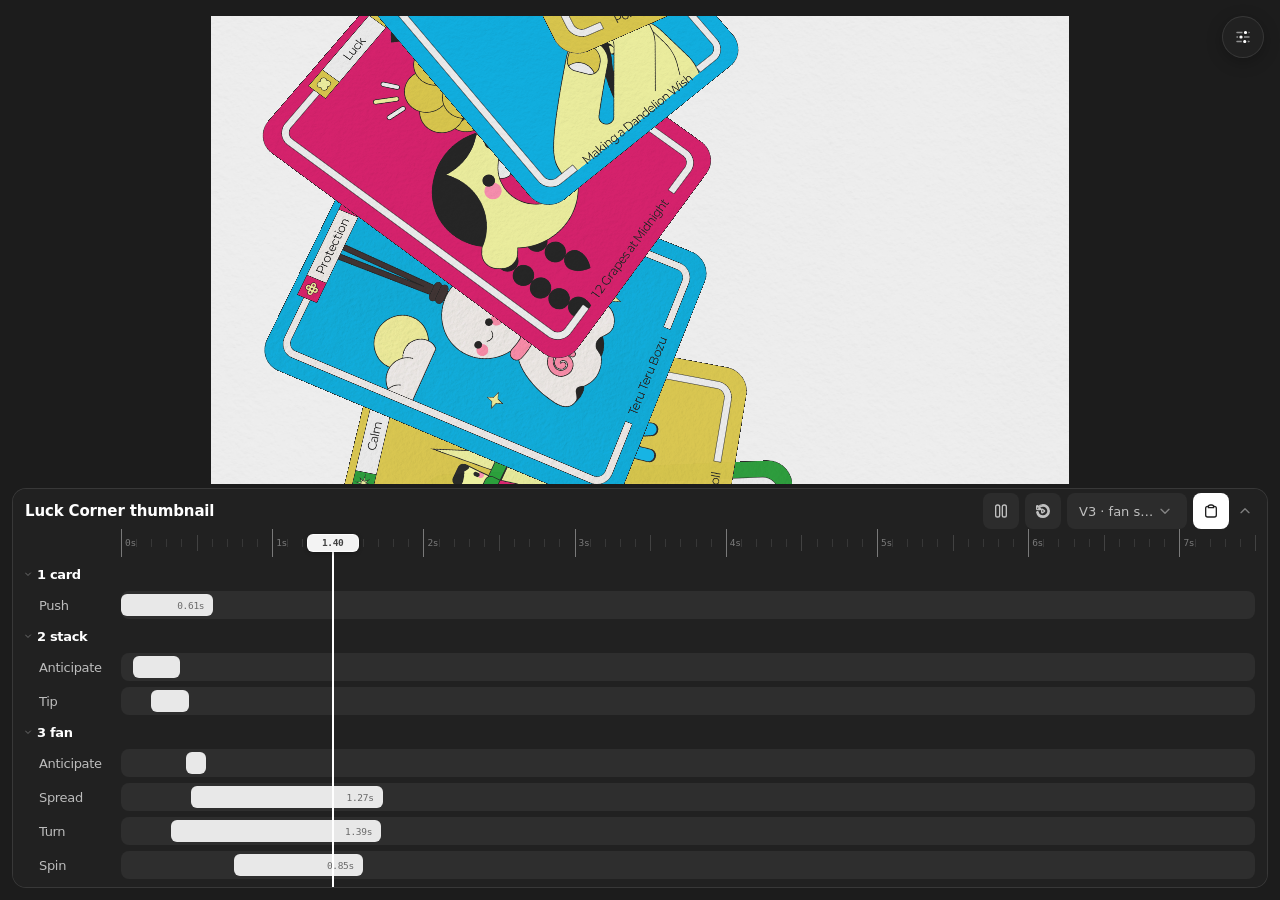
==== commit 69fe969c: "Luck Corner: shorter, eased shrink before the zoom Co-Authored-By: Claude Opus 5.5 <noreply@anthropi" ====
--- a/projects/luck-corner/index.html
+++ b/projects/luck-corner/index.html
@@ -19,6 +19,6 @@
   <script src="timeline-select.js?v=6"></script>
   <script src="speed-graph.js?v=3"></script>
   <script src="shortcuts.js?v=1"></script>
-  <script src="thumb.js?v=73"></script>
+  <script src="thumb.js?v=74"></script>
 </body>
 </html>
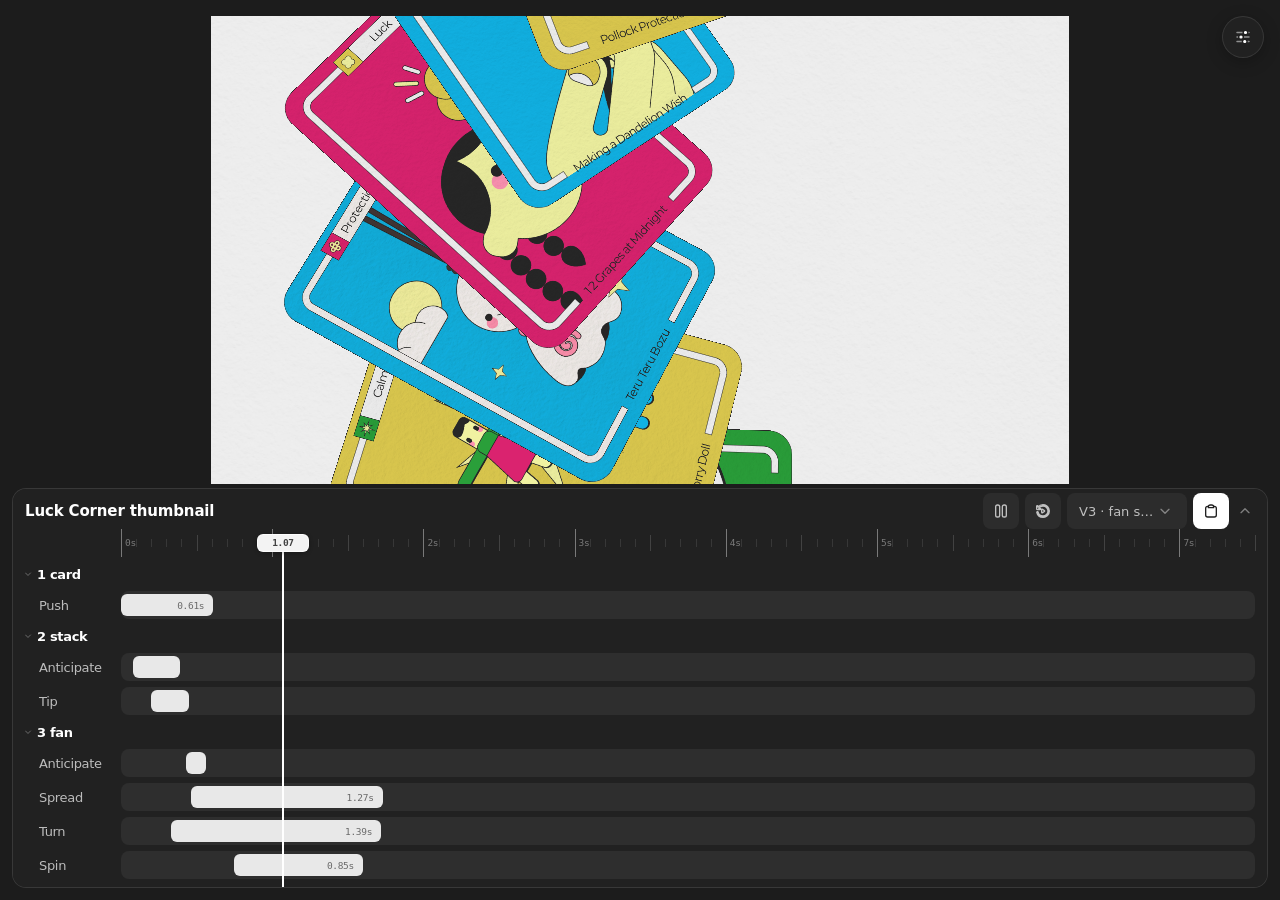
==== commit 5c73778c: "Luck Corner: the other cards ease out smoothly as they leave Co-Authored-By: Claude Opus 5.5 <norepl" ====
--- a/projects/luck-corner/index.html
+++ b/projects/luck-corner/index.html
@@ -19,6 +19,6 @@
   <script src="timeline-select.js?v=6"></script>
   <script src="speed-graph.js?v=3"></script>
   <script src="shortcuts.js?v=1"></script>
-  <script src="thumb.js?v=74"></script>
+  <script src="thumb.js?v=75"></script>
 </body>
 </html>
